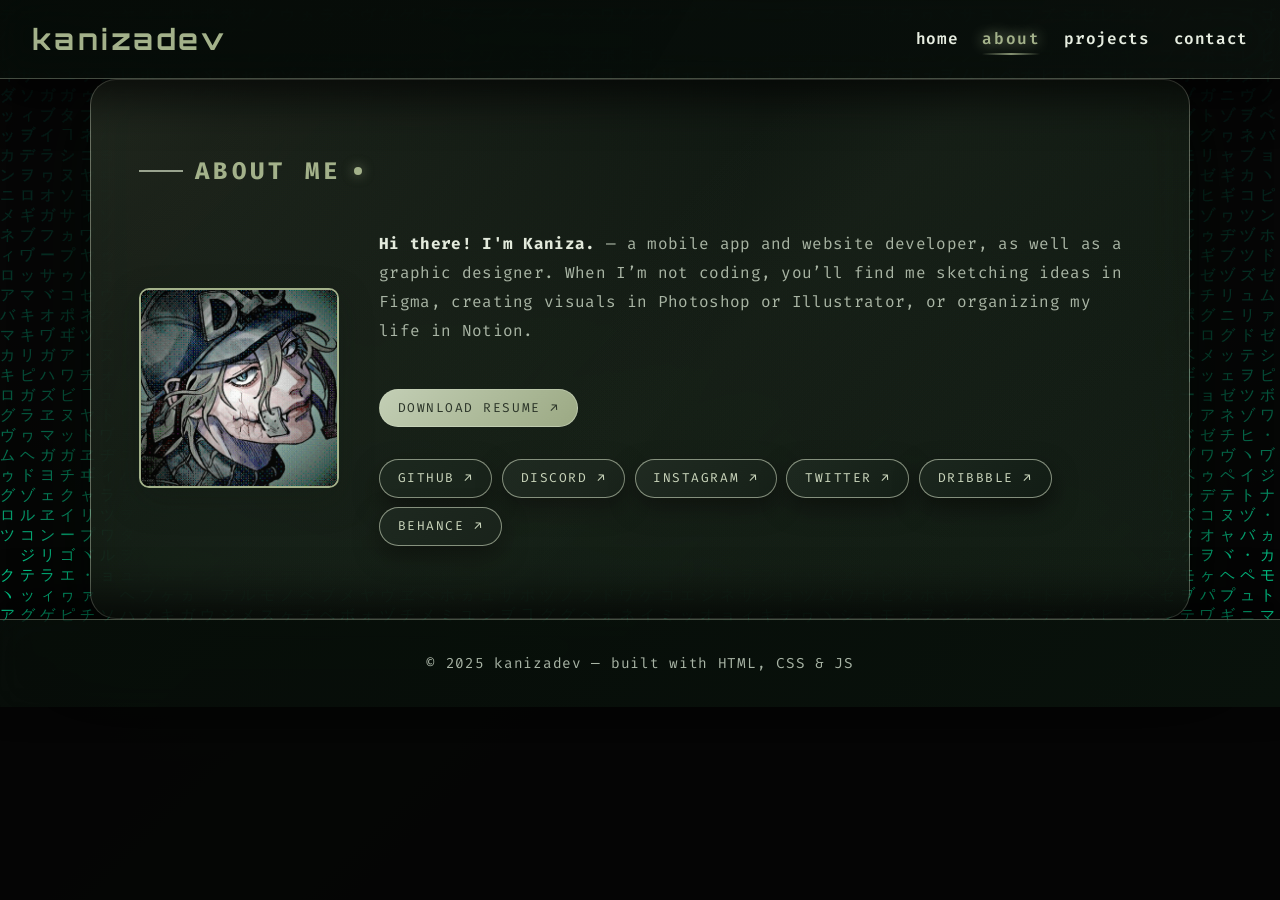
==== about.html @ cc1fab83 "Update" ====
<!DOCTYPE html>
<html lang="en">

<head>
    <meta charset="UTF-8" />
    <meta name="viewport" content="width=device-width, initial-scale=1.0" />
    <title>About – Kaniza</title>

    <link href="https://fonts.googleapis.com/css2?family=Fira+Code:wght@400;600&family=Orbitron:wght@500&display=swap"
        rel="stylesheet">
    <link rel="stylesheet" href="style.css" />
    <script src="https://cdn.emailjs.com/dist/email.min.js"></script>
</head>

<body>
    <canvas id="matrix"></canvas>
    <div class="cursor-dot"></div>

    <header>
        <nav>
            <h1>kanizadev</h1>
            <div class="hamburger" id="hamburger">&#9776;</div>
            <ul id="navLinks">
                <li><a href="index.html">home</a></li>
                <li><a href="about.html" class="active">about</a></li>
                <li><a href="projects.html">projects</a></li>
                <li><a href="contact.html">contact</a></li>
            </ul>
        </nav>
    </header>

    <section id="about">
        <h2>about me</h2>
        <div class="about-content">
            <img src="profile.jpg" alt="Profile Picture" />
            <div class="about-text">
                <p><strong>Hi there! I'm Kaniza.</strong> — a mobile app and website developer, as well as a graphic
                    designer. When I’m not coding, you’ll find me sketching ideas in Figma, creating visuals in
                    Photoshop or Illustrator, or organizing my life in Notion.</p>

                <div class="about-actions">
                    <div class="project-actions">
                        <a class="btn-chip code" href="resume.pdf" target="_blank" rel="noopener noreferrer">
                            download resume ↗
                        </a>
                    </div>

                    <div class="project-actions">
                        <a class="btn-chip demo" href="https://github.com/kanizadev" target="_blank"
                            rel="noopener noreferrer">github ↗</a>
                        <a class="btn-chip demo" href="https://discord.com" target="_blank"
                            rel="noopener noreferrer">discord ↗</a>
                        <a class="btn-chip demo" href="https://instagram.com" target="_blank"
                            rel="noopener noreferrer">instagram ↗</a>
                        <a class="btn-chip demo" href="https://twitter.com" target="_blank"
                            rel="noopener noreferrer">twitter ↗</a>
                        <a class="btn-chip demo" href="https://dribbble.com" target="_blank"
                            rel="noopener noreferrer">dribbble ↗</a>
                        <a class="btn-chip demo" href="https://www.behance.net" target="_blank"
                            rel="noopener noreferrer">behance ↗</a>
                    </div>
                </div>
            </div>
        </div>
    </section>

    <footer>
        <p>&copy; 2025 kanizadev &mdash; built with HTML, CSS &amp; JS</p>
    </footer>

    <script src="script.js"></script>
</body>

</html>
---- style.css ----
:root {
    --bg: #050806;
    --bg-alt: rgba(8, 15, 10, 0.42);
    --text: #e6ede0;
    --text-muted: #a9b5a6;
    --accent: #a3b18a;
    --accent-alt: #cfdac1;
    --accent-soft: rgba(163, 177, 138, 0.22);
    --accent-contrast: #222b21;
    --border: rgba(203, 213, 186, 0.35);
    --card: rgba(10, 18, 12, 0.32);
    --shadow: 0 26px 70px rgba(2, 8, 4, 0.85);
}

/* Basic reset */
* {
    margin: 0;
    padding: 0;
    box-sizing: border-box;
}

html {
    scroll-behavior: smooth;
}

*::selection {
    background: var(--accent-soft);
    color: var(--accent-contrast);
}

body {
    font-family: 'Fira Code', monospace;
    background-color: #020503;
    color: var(--text);
    line-height: 1.6;
    overflow-x: hidden;
    transition: background 0.5s ease, color 0.5s ease;
    min-height: 100vh;
    position: relative;
    cursor: none;
}

body::before {
    content: "";
    position: fixed;
    inset: 0;
    background:
        radial-gradient(circle at 15% 20%, rgba(163, 177, 138, 0.22), transparent 45%),
        radial-gradient(circle at 85% 10%, rgba(143, 169, 140, 0.2), transparent 45%),
        linear-gradient(135deg, #030604 0%, #111c15 50%, #050806 100%);
    z-index: -2;
}

body::after {
    content: "";
    position: fixed;
    inset: 0;
    background: linear-gradient(160deg, rgba(255, 255, 255, 0.04), transparent 55%);
    mix-blend-mode: soft-light;
    opacity: 0.8;
    pointer-events: none;
    z-index: -1;
}

/* Header & Nav */
header {
    background: linear-gradient(120deg, rgba(6, 13, 8, 0.8), rgba(14, 24, 17, 0.55));
    padding: 1rem 2rem;
    position: sticky;
    top: 0;
    z-index: 999;
    border-bottom: 1px solid rgba(203, 213, 186, 0.32);
    box-shadow: 0 18px 45px rgba(0, 0, 0, 0.7);
    backdrop-filter: blur(20px) saturate(150%);
}

nav {
    display: flex;
    justify-content: space-between;
    align-items: center;
    flex-wrap: wrap;
}

nav h1 {
    font-family: 'Orbitron', sans-serif;
    font-size: 1.8rem;
    color: var(--accent);
    letter-spacing: 0.12em;
}

nav ul {
    display: flex;
    list-style: none;
}

nav ul li {
    margin-left: 1.5rem;
}

nav ul li a {
    text-decoration: none;
    color: var(--text);
    font-weight: 600;
    transition: color 0.3s, letter-spacing 0.3s, text-shadow 0.3s, background 0.3s;
    position: relative;
    padding-bottom: 0.35rem;
    letter-spacing: 0.04em;
}

nav ul li a:hover {
    color: var(--accent);
    letter-spacing: 0.08em;
    text-shadow: 0 0 12px rgba(163, 177, 138, 0.9);
}

nav ul li a.active {
    color: var(--accent);
    letter-spacing: 0.1em;
    text-shadow: 0 0 14px rgba(163, 177, 138, 0.95);
}

nav ul li a::after {
    content: "";
    position: absolute;
    left: 0;
    bottom: 0;
    width: 100%;
    height: 2px;
    background: linear-gradient(90deg, transparent, var(--accent), transparent);
    transform: scaleX(0);
    transform-origin: center;
    transition: transform 0.3s ease;
    opacity: 0.8;
}

nav ul li a:hover::after,
nav ul li a:focus-visible::after,
nav ul li a.active::after {
    transform: scaleX(1);
}

nav ul li a:focus-visible {
    outline: none;
    color: var(--accent);
}

/* Hamburger (for mobile nav) */
.hamburger {
    display: none;
    font-size: 2rem;
    cursor: pointer;
    color: var(--accent);
}

/* Sections */
section {
    padding: 5rem 2rem;
    max-width: 1100px;
    margin: auto;
    position: relative;
    isolation: isolate;
}

section:not(#home) {
    background: radial-gradient(circle at top left, rgba(163, 177, 138, 0.16), transparent 55%) border-box,
        radial-gradient(circle at bottom right, rgba(163, 177, 138, 0.06), transparent 55%) border-box,
        linear-gradient(135deg, rgba(8, 15, 10, 0.75), rgba(10, 20, 13, 0.9)) padding-box;
    border-radius: 26px;
    border: 1px solid rgba(203, 213, 186, 0.45);
    box-shadow: var(--shadow);
    backdrop-filter: blur(26px) saturate(150%);
    padding: 4.5rem 3rem;
    overflow: hidden;
    animation: fadeUp 0.9s ease both;
}

section:not(#home)::before {
    content: "";
    position: absolute;
    inset: 0;
    background: linear-gradient(135deg, transparent 10%, rgba(163, 177, 138, 0.1) 55%, transparent 100%);
    opacity: 0.8;
    pointer-events: none;
}

.intro {
    text-align: center;
    margin-top: 2rem;
    max-width: 620px;
    margin-left: auto;
    margin-right: auto;
    padding: 3.2rem 2.8rem;
    background:
        radial-gradient(circle at top, rgba(163, 177, 138, 0.2), transparent 65%) border-box,
        linear-gradient(135deg, rgba(6, 14, 9, 0.75), rgba(12, 22, 15, 0.95)) padding-box;
    border: 1px solid rgba(203, 213, 186, 0.55);
    border-radius: 30px;
    box-shadow: 0 30px 80px rgba(0, 0, 0, 0.9);
    backdrop-filter: blur(28px) saturate(160%);
    animation: fadeUp 0.9s ease 0.1s both;
}

.glow {
    color: var(--accent);
    text-shadow: 0 0 5px var(--accent), 0 0 18px var(--accent-alt);
    display: inline-block;
    animation: glowPulse 3s ease-in-out infinite alternate;
}

#home {
    display: flex;
    align-items: center;
    justify-content: center;
    min-height: calc(100vh - 80px);
}

#home::before {
    content: "";
    position: absolute;
    inset: 15% 5% auto 5%;
    height: 60%;
    background: radial-gradient(circle at center, rgba(163, 177, 138, 0.12), transparent 70%);
    filter: blur(10px);
    z-index: -1;
}

.intro h2 {
    font-size: clamp(2.5rem, 6vw, 3.5rem);
    margin-bottom: 1rem;
}

.intro p {
    font-size: 1.1rem;
    color: var(--text-muted);
    letter-spacing: 0.08em;
    text-transform: uppercase;
}

section h2 {
    color: var(--accent);
    font-size: 1.5rem;
    text-transform: uppercase;
    letter-spacing: 0.18em;
    margin-bottom: 2.5rem;
    position: relative;
    display: inline-flex;
    align-items: center;
    gap: 0.75rem;
}

section h2::before {
    content: "";
    width: 44px;
    height: 2px;
    background: var(--accent-alt);
    opacity: 0.7;
}

section h2::after {
    content: "";
    width: 8px;
    height: 8px;
    border-radius: 50%;
    background: var(--accent);
    box-shadow: 0 0 12px rgba(163, 177, 138, 0.6);
}

/* About */
.about-content {
    display: flex;
    gap: 2.5rem;
    align-items: center;
    flex-wrap: wrap;
}

.about-content img {
    width: 200px;
    border-radius: 10px;
    border: 2px solid var(--accent);
    box-shadow: 0 12px 32px rgba(12, 20, 15, 0.35);
    background: rgba(0, 0, 0, 0.12);
    transition: transform 0.4s ease, box-shadow 0.4s ease;

}

.about-content img:hover {
    transform: translateY(-6px) scale(1.02);
    box-shadow: 0 16px 38px rgba(163, 177, 138, 0.35);
}

.about-content p {
    font-size: 1rem;
    color: var(--text-muted);
    line-height: 1.8;
    letter-spacing: 0.02em;
}

.about-content p strong {
    color: var(--text);
}

.about-text {
    flex: 1;
    display: flex;
    flex-direction: column;
    gap: 1.5rem;
}

.about-actions {
    display: flex;
    flex-direction: column;
    gap: 0.8rem;
    align-items: flex-start;
}

/* Projects */
.project-list {
    display: grid;
    grid-template-columns: repeat(auto-fit, minmax(260px, 1fr));
    gap: 2.5rem;
}

.project {
    background:
        radial-gradient(circle at top left, rgba(163, 177, 138, 0.22), transparent 60%) border-box,
        linear-gradient(145deg, rgba(6, 13, 8, 0.82), rgba(12, 22, 15, 0.96)) padding-box;
    border: 1px solid rgba(203, 213, 186, 0.45);
    border-radius: 18px;
    padding: 1.5rem;
    position: relative;
    backdrop-filter: blur(24px) saturate(160%);
    transition: transform 0.35s ease, box-shadow 0.35s ease, border-color 0.35s ease;
    box-shadow: var(--shadow);
    overflow: hidden;
    animation: fadeUp 0.9s ease both;
}

.project:hover {
    transform: translateY(-8px);
    border-color: var(--accent);
    box-shadow: 0 22px 50px rgba(163, 177, 138, 0.28);
}

.project::before {
    content: "";
    position: absolute;
    inset: 0;
    background: radial-gradient(circle at top, rgba(163, 177, 138, 0.2), transparent 60%);
    opacity: 0;
    transition: opacity 0.35s ease;
    pointer-events: none;
}

.project:hover::before {
    opacity: 1;
}

.project img {
    width: 100%;
    border-radius: 8px;
    margin-bottom: 1rem;
    border: 1px solid rgba(255, 255, 255, 0.04);
}

.project h3 {
    text-transform: uppercase;
    letter-spacing: 0.12em;
    margin-bottom: 0.5rem;
    color: var(--text);
}

.project p {
    color: var(--text-muted);
    font-size: 0.95rem;
    line-height: 1.7;
}

.project-actions {
    display: flex;
    flex-wrap: wrap;
    gap: 0.6rem;
    margin-top: 1.2rem;
}

.btn-chip {
    display: inline-flex;
    align-items: center;
    justify-content: center;
    padding: 0.5rem 1.1rem;
    border-radius: 999px;
    font-size: 0.8rem;
    letter-spacing: 0.12em;
    text-transform: uppercase;
    border: 1px solid rgba(207, 218, 193, 0.6);
    text-decoration: none;
    cursor: pointer;
    transition: background 0.25s ease, color 0.25s ease, box-shadow 0.25s ease, transform 0.2s ease;
}

.btn-chip.demo {
    background: linear-gradient(135deg, rgba(22, 33, 26, 0.95), rgba(14, 24, 18, 0.95));
    color: var(--accent-alt);
    box-shadow: 0 10px 24px rgba(0, 0, 0, 0.6);
}

.btn-chip.code {
    background: linear-gradient(135deg, rgba(207, 218, 193, 0.95), rgba(163, 177, 138, 0.95));
    color: var(--accent-contrast);
}

.btn-chip:hover {
    transform: translateY(-2px);
    box-shadow: 0 14px 32px rgba(163, 177, 138, 0.4);
}

.btn-chip:active {
    transform: translateY(0);
    box-shadow: 0 8px 18px rgba(163, 177, 138, 0.35);
}

.project:nth-child(2) {
    animation-delay: 0.12s;
}

.project:nth-child(3) {
    animation-delay: 0.24s;
}

.project:nth-child(4) {
    animation-delay: 0.36s;
}

/* Contact form */
form {
    display: flex;
    flex-direction: column;
    gap: 1rem;
    background:
        radial-gradient(circle at top left, rgba(163, 177, 138, 0.18), transparent 60%) border-box,
        linear-gradient(150deg, rgba(6, 13, 8, 0.82), rgba(10, 20, 13, 0.96)) padding-box;
    padding: 2.5rem;
    border-radius: 22px;
    border: 1px solid rgba(203, 213, 186, 0.45);
    box-shadow: 0 26px 70px rgba(0, 0, 0, 0.9);
    backdrop-filter: blur(26px) saturate(160%);
}

form input,
form textarea {
    padding: 0.8rem;
    border-radius: 5px;
    border: 1px solid var(--border);
    background: linear-gradient(135deg, rgba(6, 13, 8, 0.9), rgba(10, 20, 13, 0.9));
    color: var(--text);
    font-family: inherit;
    transition: border-color 0.3s ease, box-shadow 0.3s ease, background 0.3s ease;
}

form input:focus,
form textarea:focus {
    outline: none;
    border-color: var(--accent);
    box-shadow: 0 0 0 3px rgba(163, 177, 138, 0.15);
}

form textarea {
    min-height: 160px;
    resize: vertical;
}

form button {
    background:
        linear-gradient(135deg, rgba(207, 218, 193, 0.95), rgba(163, 177, 138, 0.96));
    color: var(--accent-contrast);
    border: none;
    padding: 0.9rem;
    border-radius: 999px;
    font-weight: bold;
    cursor: pointer;
    transition: transform 0.3s ease, box-shadow 0.3s ease, filter 0.3s ease;
    letter-spacing: 0.08em;
}

form button:hover {
    transform: translateY(-2px);
    box-shadow: 0 18px 46px rgba(163, 177, 138, 0.48);
    filter: brightness(1.05);
}

form button:focus-visible {
    outline: none;
    transform: translateY(-2px);
    box-shadow: 0 0 0 4px rgba(163, 177, 138, 0.25);
}

form button:active {
    transform: translateY(0);
    box-shadow: 0 6px 18px rgba(163, 177, 138, 0.3);
}

@keyframes fadeUp {
    0% {
        opacity: 0;
        transform: translateY(35px);
    }

    100% {
        opacity: 1;
        transform: translateY(0);
    }
}

@keyframes glowPulse {
    0% {
        text-shadow: 0 0 4px var(--accent), 0 0 14px var(--accent-alt);
    }

    100% {
        text-shadow: 0 0 10px var(--accent), 0 0 26px rgba(163, 177, 138, 0.9);
    }
}

@media (prefers-reduced-motion: reduce) {

    *,
    *::before,
    *::after {
        animation-duration: 0.01ms !important;
        animation-iteration-count: 1 !important;
        transition-duration: 0.01ms !important;
        scroll-behavior: auto !important;
    }
}

/* Footer */
footer {
    text-align: center;
    padding: 2rem;
    background: linear-gradient(135deg, rgba(8, 15, 10, 0.78), rgba(10, 20, 13, 0.9));
    border-top: 1px solid rgba(203, 213, 186, 0.32);
    box-shadow: 0 -18px 45px rgba(0, 0, 0, 0.75);
    backdrop-filter: blur(18px) saturate(150%);
    font-size: 0.9rem;
    color: var(--text-muted);
    letter-spacing: 0.05em;
}



/* Matrix Canvas */
#matrix {
    position: fixed;
    top: 0;
    left: 0;
    width: 100vw;
    height: 100vh;
    z-index: -1;
    pointer-events: none;
}

/* Custom cursor */
.cursor-dot {
    position: fixed;
    top: 0;
    left: 0;
    width: 18px;
    height: 18px;
    border-radius: 50%;
    border: 1px solid rgba(207, 218, 193, 0.8);
    box-shadow:
        0 0 12px rgba(163, 177, 138, 0.9),
        0 0 32px rgba(163, 177, 138, 0.35);
    background: radial-gradient(circle at center, rgba(207, 218, 193, 0.25), transparent 60%);
    pointer-events: none;
    mix-blend-mode: screen;
    z-index: 1000;
    transform: translate(-50%, -50%);
    opacity: 0;
    transition: opacity 0.2s ease-out;
}

.cursor-dot.hidden {
    opacity: 0;
}

/* Subtle 3D hover on hero and cards */
.intro,
.project,
form {
    transform-style: preserve-3d;
    transform-origin: center;
}

.intro:hover,
.project:hover,
form:hover {
    transform: translateY(-8px) rotateX(6deg) rotateY(-4deg);
}

/* Responsive */
@media (max-width: 768px) {
    nav ul {
        display: none;
        flex-direction: column;
        background: var(--bg-alt);
        position: absolute;
        top: 100%;
        left: 0;
        width: 100%;
    }

    nav ul.show {
        display: flex;
    }

    .hamburger {
        display: block;
    }

    nav h1 {
        font-size: 1.5rem;
        letter-spacing: 0.08em;
    }

    #home {
        min-height: auto;
        padding: 5rem 1.75rem;
    }

    .intro {
        padding: 2.5rem 1.75rem;
        border-radius: 22px;
    }

    section {
        padding: 4rem 1.75rem;
    }

    section:not(#home) {
        padding: 3rem 1.75rem;
        border-radius: 18px;
    }

    .project-list {
        gap: 2rem;
    }

    form {
        padding: 2rem 1.5rem;
    }

    .about-content {
        flex-direction: column;
    }

}
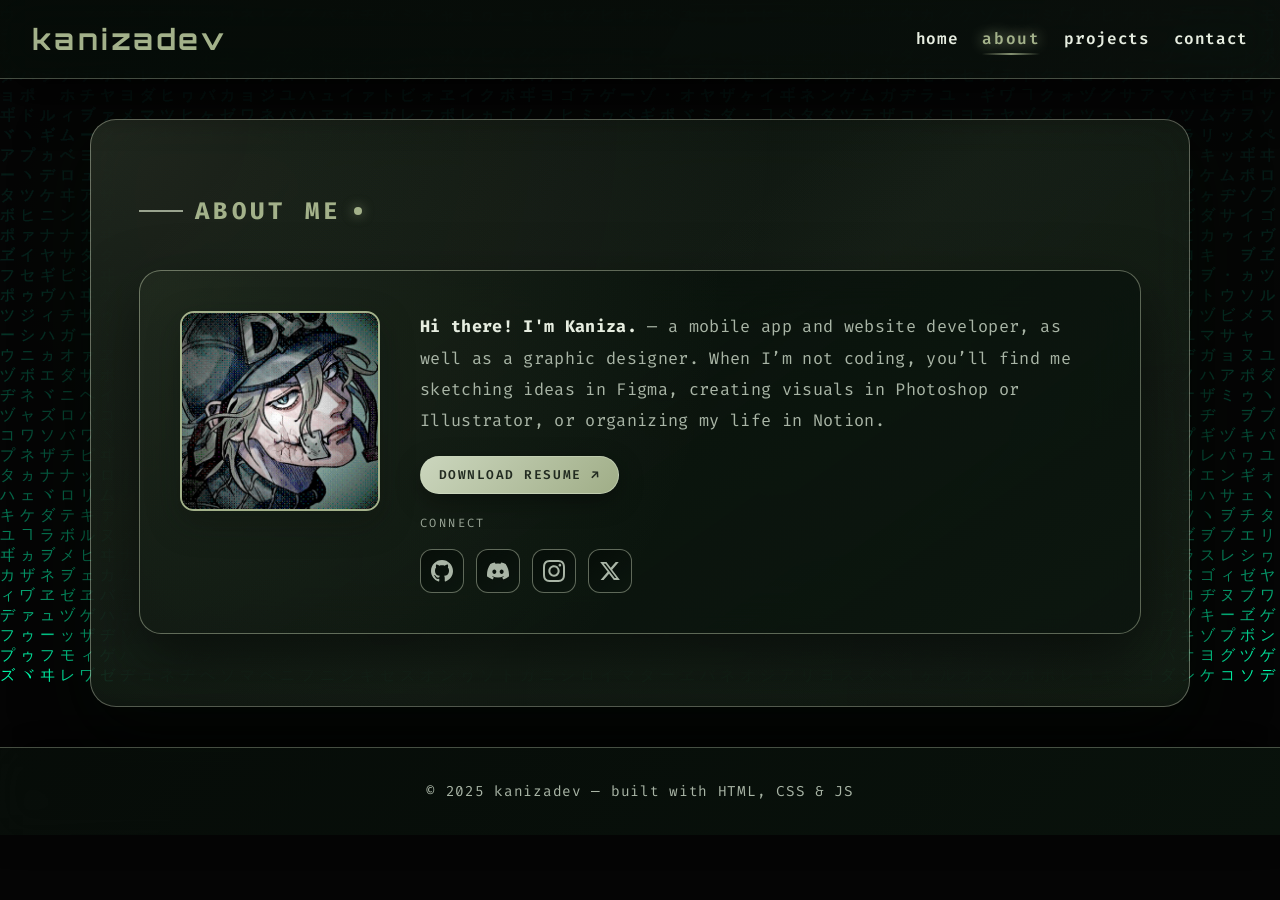
==== commit 7c8f9e33: "modified:   about.html 	modified:   style.css" ====
--- a/about.html
+++ b/about.html
@@ -31,33 +31,33 @@
 
     <section id="about">
         <h2>about me</h2>
-        <div class="about-content">
-            <img src="profile.jpg" alt="Profile Picture" />
-            <div class="about-text">
-                <p><strong>Hi there! I'm Kaniza.</strong> — a mobile app and website developer, as well as a graphic
+        <div class="about-card">
+            <div class="about-content">
+                <div class="about-photo">
+                    <img src="profile.jpg" alt="Kaniza" />
+                </div>
+                <div class="about-text">
+                    <p class="about-lead"><strong>Hi there! I'm Kaniza.</strong> — a mobile app and website developer, as well as a graphic
                     designer. When I’m not coding, you’ll find me sketching ideas in Figma, creating visuals in
                     Photoshop or Illustrator, or organizing my life in Notion.</p>
 
                 <div class="about-actions">
-                    <div class="project-actions">
-                        <a class="btn-chip code" href="resume.pdf" target="_blank" rel="noopener noreferrer">
-                            download resume ↗
+                    <a class="btn-chip btn-resume" href="resume.pdf" target="_blank" rel="noopener noreferrer">download resume ↗</a>
+                    <span class="social-label">Connect</span>
+                    <div class="social-links">
+                        <a class="social-icon" href="https://github.com/kanizadev" target="_blank" rel="noopener noreferrer" aria-label="GitHub">
+                            <svg viewBox="0 0 24 24" fill="currentColor" aria-hidden="true"><path d="M12 0c-6.626 0-12 5.373-12 12 0 5.302 3.438 9.8 8.207 11.387.599.111.793-.261.793-.577v-2.234c-3.338.726-4.033-1.416-4.033-1.416-.546-1.387-1.333-1.756-1.333-1.756-1.089-.745.083-.729.083-.729 1.205.084 1.839 1.237 1.839 1.237 1.07 1.834 2.807 1.304 3.492.997.107-.775.418-1.305.762-1.604-2.665-.305-5.467-1.334-5.467-5.931 0-1.311.469-2.381 1.236-3.221-.124-.303-.535-1.524.117-3.176 0 0 1.008-.322 3.301 1.23.957-.266 1.983-.399 3.003-.404 1.02.005 2.047.138 3.006.404 2.291-1.552 3.297-1.23 3.297-1.23.653 1.653.242 2.874.118 3.176.77.84 1.235 1.911 1.235 3.221 0 4.609-2.807 5.624-5.479 5.921.43.372.823 1.102.823 2.222v3.293c0 .319.192.694.801.576 4.765-1.589 8.199-6.086 8.199-11.386 0-6.627-5.373-12-12-12z"/></svg>
+                        </a>
+                        <a class="social-icon" href="https://discord.com/users/948224120716402708" target="_blank" rel="noopener noreferrer" aria-label="Discord">
+                            <svg viewBox="0 0 24 24" fill="currentColor" aria-hidden="true"><path d="M20.317 4.37a19.791 19.791 0 0 0-4.885-1.515.074.074 0 0 0-.079.037c-.21.375-.444.864-.608 1.25a18.27 18.27 0 0 0-5.487 0 12.64 12.64 0 0 0-.617-1.25.077.077 0 0 0-.079-.037A19.736 19.736 0 0 0 3.677 4.37a.07.07 0 0 0-.032.027C.533 9.046-.32 13.58.099 18.057a.082.082 0 0 0 .031.057 19.9 19.9 0 0 0 5.993 3.03.078.078 0 0 0 .084-.028 14.09 14.09 0 0 0 1.226-1.994.076.076 0 0 0-.041-.106 13.107 13.107 0 0 1-1.872-.892.077.077 0 0 1-.008-.128 10.2 10.2 0 0 0 .372-.292.074.074 0 0 1 .077-.01c3.928 1.793 8.18 1.793 12.062 0a.074.074 0 0 1 .078.01c.12.098.246.198.373.292a.077.077 0 0 1-.006.127 12.299 12.299 0 0 1-1.873.892.077.077 0 0 0-.041.107c.36.698.772 1.362 1.225 1.993a.076.076 0 0 0 .084.028 19.839 19.839 0 0 0 6.002-3.03.077.077 0 0 0 .032-.054c.5-5.177-.838-9.674-3.549-13.66a.061.061 0 0 0-.031-.03zM8.02 15.33c-1.183 0-2.157-1.085-2.157-2.419 0-1.333.956-2.419 2.157-2.419 1.21 0 2.176 1.096 2.157 2.42 0 1.333-.956 2.418-2.157 2.418zm7.975 0c-1.183 0-2.157-1.085-2.157-2.419 0-1.333.955-2.419 2.157-2.419 1.21 0 2.176 1.096 2.157 2.42 0 1.333-.946 2.418-2.157 2.418z"/></svg>
+                        </a>
+                        <a class="social-icon" href="https://instagram.com/kanizadev" target="_blank" rel="noopener noreferrer" aria-label="Instagram">
+                            <svg viewBox="0 0 24 24" fill="currentColor" aria-hidden="true"><path d="M12 2.163c3.204 0 3.584.012 4.85.07 3.252.148 4.771 1.691 4.919 4.919.058 1.265.069 1.645.069 4.849 0 3.205-.012 3.584-.069 4.849-.149 3.225-1.664 4.771-4.919 4.919-1.266.058-1.644.07-4.85.07-3.204 0-3.584-.012-4.849-.07-3.26-.149-4.771-1.699-4.919-4.92-.058-1.265-.07-1.644-.07-4.849 0-3.204.013-3.583.07-4.849.149-3.227 1.664-4.771 4.919-4.919 1.266-.057 1.645-.069 4.849-.069zm0-2.163c-3.259 0-3.667.014-4.947.072-4.358.2-6.78 2.618-6.98 6.98-.059 1.281-.073 1.689-.073 4.948 0 3.259.014 3.668.072 4.948.2 4.358 2.618 6.78 6.98 6.98 1.281.058 1.689.072 4.948.072 3.259 0 3.668-.014 4.948-.072 4.354-.2 6.782-2.618 6.979-6.98.059-1.28.073-1.689.073-4.948 0-3.259-.014-3.667-.072-4.947-.196-4.354-2.617-6.78-6.979-6.98-1.281-.059-1.69-.073-4.949-.073zm0 5.838c-3.403 0-6.162 2.759-6.162 6.162s2.759 6.163 6.162 6.163 6.162-2.759 6.162-6.163c0-3.403-2.759-6.162-6.162-6.162zm0 10.162c-2.209 0-4-1.79-4-4 0-2.209 1.791-4 4-4s4 1.791 4 4c0 2.21-1.791 4-4 4zm6.406-11.845c-.796 0-1.441.645-1.441 1.44s.645 1.44 1.441 1.44c.795 0 1.439-.645 1.439-1.44s-.644-1.44-1.439-1.44z"/></svg>
+                        </a>
+                        <a class="social-icon" href="https://twitter.com/kanizadev" target="_blank" rel="noopener noreferrer" aria-label="X (Twitter)">
+                            <svg viewBox="0 0 24 24" fill="currentColor" aria-hidden="true"><path d="M18.244 2.25h3.308l-7.227 8.26 8.502 11.24H16.17l-5.214-6.817L4.99 21.75H1.68l7.73-8.835L1.254 2.25H8.08l4.713 6.231zm-1.161 17.52h1.833L7.084 4.126H5.117z"/></svg>
                         </a>
                     </div>
-
-                    <div class="project-actions">
-                        <a class="btn-chip demo" href="https://github.com/kanizadev" target="_blank"
-                            rel="noopener noreferrer">github ↗</a>
-                        <a class="btn-chip demo" href="https://discord.com" target="_blank"
-                            rel="noopener noreferrer">discord ↗</a>
-                        <a class="btn-chip demo" href="https://instagram.com" target="_blank"
-                            rel="noopener noreferrer">instagram ↗</a>
-                        <a class="btn-chip demo" href="https://twitter.com" target="_blank"
-                            rel="noopener noreferrer">twitter ↗</a>
-                        <a class="btn-chip demo" href="https://dribbble.com" target="_blank"
-                            rel="noopener noreferrer">dribbble ↗</a>
-                        <a class="btn-chip demo" href="https://www.behance.net" target="_blank"
-                            rel="noopener noreferrer">behance ↗</a>
                     </div>
                 </div>
             </div>
--- a/style.css
+++ b/style.css
@@ -21,6 +21,7 @@
 
 html {
     scroll-behavior: smooth;
+    overflow-x: hidden;
 }
 
 *::selection {
@@ -72,6 +73,10 @@
     border-bottom: 1px solid rgba(203, 213, 186, 0.32);
     box-shadow: 0 18px 45px rgba(0, 0, 0, 0.7);
     backdrop-filter: blur(20px) saturate(150%);
+}
+
+body > header {
+    margin-bottom: 2.5rem;
 }
 
 nav {
@@ -266,51 +271,137 @@
 }
 
 /* About */
+#about .about-card {
+    background:
+        radial-gradient(circle at top left, rgba(163, 177, 138, 0.14), transparent 55%) border-box,
+        linear-gradient(145deg, rgba(6, 14, 9, 0.78), rgba(12, 22, 15, 0.95)) padding-box;
+    border: 1px solid rgba(203, 213, 186, 0.4);
+    border-radius: 22px;
+    padding: 2.5rem;
+    box-shadow: 0 24px 60px rgba(0, 0, 0, 0.5);
+    backdrop-filter: blur(24px) saturate(150%);
+}
+
 .about-content {
     display: flex;
     gap: 2.5rem;
-    align-items: center;
+    align-items: flex-start;
     flex-wrap: wrap;
 }
 
-.about-content img {
+.about-photo {
+    flex-shrink: 0;
+}
+
+.about-photo img {
     width: 200px;
-    border-radius: 10px;
+    height: 200px;
+    object-fit: cover;
+    border-radius: 14px;
     border: 2px solid var(--accent);
-    box-shadow: 0 12px 32px rgba(12, 20, 15, 0.35);
+    box-shadow: 0 12px 32px rgba(12, 20, 15, 0.4);
     background: rgba(0, 0, 0, 0.12);
     transition: transform 0.4s ease, box-shadow 0.4s ease;
-
-}
-
-.about-content img:hover {
-    transform: translateY(-6px) scale(1.02);
-    box-shadow: 0 16px 38px rgba(163, 177, 138, 0.35);
-}
-
+}
+
+.about-photo img:hover {
+    transform: translateY(-4px) scale(1.02);
+    box-shadow: 0 16px 40px rgba(163, 177, 138, 0.3);
+}
+
+.about-text {
+    flex: 1;
+    min-width: 0;
+    display: flex;
+    flex-direction: column;
+    gap: 1.25rem;
+}
+
+.about-lead,
 .about-content p {
-    font-size: 1rem;
+    font-size: 1.05rem;
     color: var(--text-muted);
-    line-height: 1.8;
+    line-height: 1.85;
     letter-spacing: 0.02em;
 }
 
+.about-lead strong,
 .about-content p strong {
     color: var(--text);
 }
 
-.about-text {
-    flex: 1;
+.about-actions {
     display: flex;
     flex-direction: column;
-    gap: 1.5rem;
-}
-
-.about-actions {
-    display: flex;
-    flex-direction: column;
-    gap: 0.8rem;
+    gap: 1rem;
     align-items: flex-start;
+}
+
+.btn-resume {
+    padding: 0.7rem 1.5rem;
+    font-size: 0.85rem;
+    font-weight: 600;
+    background: linear-gradient(135deg, rgba(207, 218, 193, 0.98), rgba(163, 177, 138, 0.98));
+    color: var(--accent-contrast);
+    border: 1px solid rgba(207, 218, 193, 0.8);
+    box-shadow: 0 8px 24px rgba(0, 0, 0, 0.35);
+    margin-bottom: 0.25rem;
+}
+
+.btn-resume:hover {
+    background: linear-gradient(135deg, rgba(220, 228, 208, 0.98), rgba(180, 192, 155, 0.98));
+    box-shadow: 0 12px 32px rgba(163, 177, 138, 0.35);
+}
+
+.btn-resume:focus-visible {
+    outline: none;
+    box-shadow: 0 0 0 3px rgba(163, 177, 138, 0.4);
+}
+
+.social-label {
+    font-size: 0.75rem;
+    text-transform: uppercase;
+    letter-spacing: 0.2em;
+    color: var(--text-muted);
+    opacity: 0.9;
+}
+
+.social-links {
+    display: flex;
+    flex-wrap: wrap;
+    gap: 0.75rem;
+    align-items: center;
+}
+
+.social-icon {
+    display: inline-flex;
+    align-items: center;
+    justify-content: center;
+    width: 44px;
+    height: 44px;
+    border-radius: 12px;
+    border: 1px solid rgba(203, 213, 186, 0.45);
+    background: linear-gradient(145deg, rgba(6, 13, 8, 0.82), rgba(12, 22, 15, 0.96));
+    color: var(--text-muted);
+    transition: color 0.25s ease, border-color 0.25s ease, transform 0.25s ease, box-shadow 0.25s ease;
+}
+
+.social-icon svg {
+    width: 22px;
+    height: 22px;
+}
+
+.social-icon:hover {
+    color: var(--accent);
+    border-color: var(--accent);
+    transform: translateY(-3px);
+    box-shadow: 0 8px 24px rgba(163, 177, 138, 0.25);
+}
+
+.social-icon:focus-visible {
+    outline: none;
+    border-color: var(--accent);
+    box-shadow: 0 0 0 3px rgba(163, 177, 138, 0.2);
 }
 
 /* Projects */
@@ -375,6 +466,24 @@
     line-height: 1.7;
 }
 
+.project-meta {
+    list-style: none;
+    margin: 0.7rem 0 0;
+    padding-left: 0;
+    color: var(--text-muted);
+    font-size: 0.86rem;
+    line-height: 1.6;
+}
+
+.project-meta li {
+    margin-bottom: 0.25rem;
+}
+
+.project-meta strong {
+    color: var(--accent-alt);
+    font-weight: 600;
+}
+
 .project-actions {
     display: flex;
     flex-wrap: wrap;
@@ -543,6 +652,10 @@
     font-size: 0.9rem;
     color: var(--text-muted);
     letter-spacing: 0.05em;
+}
+
+body > footer {
+    margin-top: 2.5rem;
 }
 
 
@@ -642,15 +755,44 @@
     }
 
     .project-list {
-        gap: 2rem;
+        gap: 1.8rem;
+    }
+
+    .project-meta {
+        font-size: 0.8rem;
+        line-height: 1.5;
     }
 
     form {
         padding: 2rem 1.5rem;
     }
 
+    #about .about-card {
+        padding: 1.75rem;
+        border-radius: 18px;
+    }
+
     .about-content {
         flex-direction: column;
-    }
-
-}
+        align-items: center;
+        gap: 1.75rem;
+    }
+
+    .about-photo img {
+        width: 160px;
+        height: 160px;
+    }
+
+    .about-text {
+        text-align: center;
+    }
+
+    .about-actions {
+        align-items: center;
+    }
+
+    .social-label {
+        margin-top: 0.25rem;
+    }
+
+}
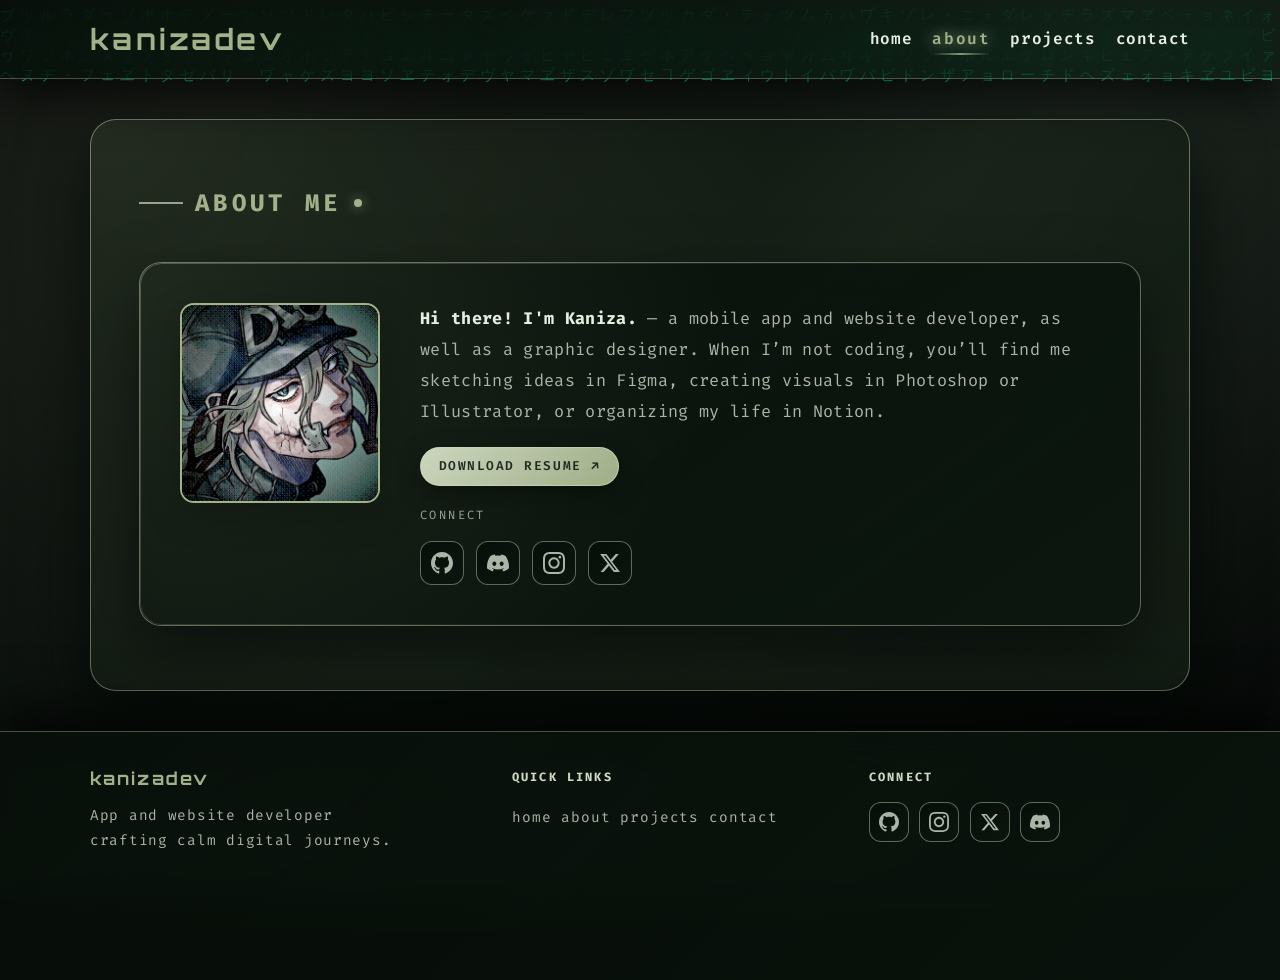
==== commit e9690ec5: "modified:   about.html 	modified:   contact.html 	modified:   index.html 	modified:   projects.html " ====
--- a/about.html
+++ b/about.html
@@ -3,7 +3,8 @@
 
 <head>
     <meta charset="UTF-8" />
-    <meta name="viewport" content="width=device-width, initial-scale=1.0" />
+    <meta name="viewport" content="width=device-width, initial-scale=1.0, viewport-fit=cover" />
+    <meta name="theme-color" content="#050806" />
     <title>About – Kaniza</title>
 
     <link href="https://fonts.googleapis.com/css2?family=Fira+Code:wght@400;600&family=Orbitron:wght@500&display=swap"
@@ -19,7 +20,7 @@
     <header>
         <nav>
             <h1>kanizadev</h1>
-            <div class="hamburger" id="hamburger">&#9776;</div>
+            <button type="button" class="hamburger" id="hamburger" aria-label="Open menu" aria-expanded="false">&#9776;</button>
             <ul id="navLinks">
                 <li><a href="index.html">home</a></li>
                 <li><a href="about.html" class="active">about</a></li>
@@ -64,8 +65,60 @@
         </div>
     </section>
 
-    <footer>
-        <p>&copy; 2025 kanizadev &mdash; built with HTML, CSS &amp; JS</p>
+    <footer class="site-footer">
+        <div class="footer-inner">
+            <div class="footer-brand">
+                <h3>kanizadev</h3>
+                <p>App and website developer crafting calm digital journeys.</p>
+            </div>
+
+            <div class="footer-links">
+                <h4>Quick links</h4>
+                <a href="index.html">home</a>
+                <a href="about.html">about</a>
+                <a href="projects.html">projects</a>
+                <a href="contact.html">contact</a>
+            </div>
+
+            <div class="footer-social">
+                <h4>Connect</h4>
+                <div class="social-links">
+                    <a class="social-icon" href="https://github.com/kanizadev" target="_blank" rel="noopener noreferrer"
+                        aria-label="GitHub">
+                        <svg viewBox="0 0 24 24" fill="currentColor" aria-hidden="true">
+                            <path
+                                d="M12 0c-6.626 0-12 5.373-12 12 0 5.302 3.438 9.8 8.207 11.387.599.111.793-.261.793-.577v-2.234c-3.338.726-4.033-1.416-4.033-1.416-.546-1.387-1.333-1.756-1.333-1.756-1.089-.745.083-.729.083-.729 1.205.084 1.839 1.237 1.839 1.237 1.07 1.834 2.807 1.304 3.492.997.107-.775.418-1.305.762-1.604-2.665-.305-5.467-1.334-5.467-5.931 0-1.311.469-2.381 1.236-3.221-.124-.303-.535-1.524.117-3.176 0 0 1.008-.322 3.301 1.23.957-.266 1.983-.399 3.003-.404 1.02.005 2.047.138 3.006.404 2.291-1.552 3.297-1.23 3.297-1.23.653 1.653.242 2.874.118 3.176.77.84 1.235 1.911 1.235 3.221 0 4.609-2.807 5.624-5.479 5.921.43.372.823 1.102.823 2.222v3.293c0 .319.192.694.801.576 4.765-1.589 8.199-6.086 8.199-11.386 0-6.627-5.373-12-12-12z" />
+                        </svg>
+                    </a>
+                    <a class="social-icon" href="https://instagram.com/kanizadev" target="_blank"
+                        rel="noopener noreferrer" aria-label="Instagram">
+                        <svg viewBox="0 0 24 24" fill="currentColor" aria-hidden="true">
+                            <path
+                                d="M12 2.163c3.204 0 3.584.012 4.85.07 3.252.148 4.771 1.691 4.919 4.919.058 1.265.069 1.645.069 4.849 0 3.205-.012 3.584-.069 4.849-.149 3.225-1.664 4.771-4.919 4.919-1.266.058-1.644.07-4.85.07-3.204 0-3.584-.012-4.849-.07-3.26-.149-4.771-1.699-4.919-4.92-.058-1.265-.07-1.644-.07-4.849 0-3.204.013-3.583.07-4.849.149-3.227 1.664-4.771 4.919-4.919 1.266-.057 1.645-.069 4.849-.069zm0-2.163c-3.259 0-3.667.014-4.947.072-4.358.2-6.78 2.618-6.98 6.98-.059 1.281-.073 1.689-.073 4.948 0 3.259.014 3.668.072 4.948.2 4.358 2.618 6.78 6.98 6.98 1.281.058 1.689.072 4.948.072 3.259 0 3.668-.014 4.948-.072 4.354-.2 6.782-2.618 6.979-6.98.059-1.28.073-1.689.073-4.948 0-3.259-.014-3.667-.072-4.947-.196-4.354-2.617-6.78-6.979-6.98-1.281-.059-1.69-.073-4.949-.073zm0 5.838c-3.403 0-6.162 2.759-6.162 6.162s2.759 6.163 6.162 6.163 6.162-2.759 6.162-6.163c0-3.403-2.759-6.162-6.162-6.162zm0 10.162c-2.209 0-4-1.79-4-4 0-2.209 1.791-4 4-4s4 1.791 4 4c0 2.21-1.791 4-4 4zm6.406-11.845c-.796 0-1.441.645-1.441 1.44s.645 1.44 1.441 1.44c.795 0 1.439-.645 1.439-1.44s-.644-1.44-1.439-1.44z" />
+                        </svg>
+                    </a>
+                    <a class="social-icon" href="https://twitter.com/kanizadev" target="_blank" rel="noopener noreferrer"
+                        aria-label="X (Twitter)">
+                        <svg viewBox="0 0 24 24" fill="currentColor" aria-hidden="true">
+                            <path
+                                d="M18.244 2.25h3.308l-7.227 8.26 8.502 11.24H16.17l-5.214-6.817L4.99 21.75H1.68l7.73-8.835L1.254 2.25H8.08l4.713 6.231zm-1.161 17.52h1.833L7.084 4.126H5.117z" />
+                        </svg>
+                    </a>
+                    <a class="social-icon" href="https://discord.com/users/948224120716402708" target="_blank"
+                        rel="noopener noreferrer" aria-label="Discord">
+                        <svg viewBox="0 0 24 24" fill="currentColor" aria-hidden="true">
+                            <path
+                                d="M20.317 4.37a19.791 19.791 0 0 0-4.885-1.515.074.074 0 0 0-.079.037c-.21.375-.444.864-.608 1.25a18.27 18.27 0 0 0-5.487 0 12.64 12.64 0 0 0-.617-1.25.077.077 0 0 0-.079-.037A19.736 19.736 0 0 0 3.677 4.37a.07.07 0 0 0-.032.027C.533 9.046-.32 13.58.099 18.057a.082.082 0 0 0 .031.057 19.9 19.9 0 0 0 5.993 3.03.078.078 0 0 0 .084-.028 14.09 14.09 0 0 0 1.226-1.994.076.076 0 0 0-.041-.106 13.107 13.107 0 0 1-1.872-.892.077.077 0 0 1-.008-.128 10.2 10.2 0 0 0 .372-.292.074.074 0 0 1 .077-.01c3.928 1.793 8.18 1.793 12.062 0a.074.074 0 0 1 .078.01c.12.098.246.198.373.292a.077.077 0 0 1-.006.127 12.299 12.299 0 0 0-1.873.892.077.077 0 0 0-.041.107c.36.698.772 1.362 1.225 1.993a.076.076 0 0 0 .084.028 19.839 19.839 0 0 0 6.002-3.03.077.077 0 0 0 .032-.054c.5-5.177-.838-9.674-3.549-13.66a.061.061 0 0 0-.031-.03zM8.02 15.33c-1.183 0-2.157-1.085-2.157-2.419 0-1.333.956-2.419 2.157-2.419 1.21 0 2.176 1.096 2.157 2.42 0 1.333-.956 2.418-2.157 2.418zm7.975 0c-1.183 0-2.157-1.085-2.157-2.419 0-1.333.955-2.419 2.157-2.419 1.21 0 2.176 1.096 2.157 2.42 0 1.333-.946 2.418-2.157 2.418z" />
+                        </svg>
+                    </a>
+                </div>
+            </div>
+        </div>
+
+        <div class="footer-bottom">
+            <p>&copy; <span id="year">2025</span> kanizadev &mdash; built with HTML, CSS &amp; JS</p>
+            <a class="back-to-top" href="#">back to top ↑</a>
+        </div>
     </footer>
 
     <script src="script.js"></script>
--- a/style.css
+++ b/style.css
@@ -10,6 +10,9 @@
     --border: rgba(203, 213, 186, 0.35);
     --card: rgba(10, 18, 12, 0.32);
     --shadow: 0 26px 70px rgba(2, 8, 4, 0.85);
+    --section-padding: clamp(1.5rem, 5vw, 4.5rem);
+    --section-padding-x: clamp(1rem, 4vw, 3rem);
+    --touch-min: 44px;
 }
 
 /* Basic reset */
@@ -22,6 +25,7 @@
 html {
     scroll-behavior: smooth;
     overflow-x: hidden;
+    -webkit-text-size-adjust: 100%;
 }
 
 *::selection {
@@ -37,8 +41,23 @@
     overflow-x: hidden;
     transition: background 0.5s ease, color 0.5s ease;
     min-height: 100vh;
+    min-height: 100dvh;
     position: relative;
     cursor: none;
+    word-wrap: break-word;
+}
+
+a {
+    color: inherit;
+}
+
+a:focus-visible,
+button:focus-visible,
+input:focus-visible,
+textarea:focus-visible {
+    outline: none;
+    box-shadow: 0 0 0 3px rgba(163, 177, 138, 0.25);
+    border-radius: 10px;
 }
 
 body::before {
@@ -66,7 +85,7 @@
 /* Header & Nav */
 header {
     background: linear-gradient(120deg, rgba(6, 13, 8, 0.8), rgba(14, 24, 17, 0.55));
-    padding: 1rem 2rem;
+    padding: max(1rem, env(safe-area-inset-top)) max(var(--section-padding-x), env(safe-area-inset-right)) max(1rem, env(safe-area-inset-bottom)) max(var(--section-padding-x), env(safe-area-inset-left));
     position: sticky;
     top: 0;
     z-index: 999;
@@ -75,15 +94,21 @@
     backdrop-filter: blur(20px) saturate(150%);
 }
 
+
 body > header {
     margin-bottom: 2.5rem;
 }
 
 nav {
+    position: relative;
     display: flex;
     justify-content: space-between;
     align-items: center;
     flex-wrap: wrap;
+    gap: 1rem;
+    max-width: 1100px;
+    margin: 0 auto;
+    width: 100%;
 }
 
 nav h1 {
@@ -96,10 +121,11 @@
 nav ul {
     display: flex;
     list-style: none;
+    gap: 1.25rem;
 }
 
 nav ul li {
-    margin-left: 1.5rem;
+    margin-left: 0;
 }
 
 nav ul li a {
@@ -152,29 +178,39 @@
 /* Hamburger (for mobile nav) */
 .hamburger {
     display: none;
-    font-size: 2rem;
+    align-items: center;
+    justify-content: center;
+    min-width: var(--touch-min);
+    min-height: var(--touch-min);
+    font-size: 1.75rem;
     cursor: pointer;
     color: var(--accent);
+    padding: 0;
+    border: none;
+    background: transparent;
+    -webkit-tap-highlight-color: transparent;
 }
 
 /* Sections */
 section {
-    padding: 5rem 2rem;
+    padding: var(--section-padding) var(--section-padding-x);
     max-width: 1100px;
-    margin: auto;
+    margin-left: auto;
+    margin-right: auto;
     position: relative;
     isolation: isolate;
+    width: 100%;
 }
 
 section:not(#home) {
     background: radial-gradient(circle at top left, rgba(163, 177, 138, 0.16), transparent 55%) border-box,
         radial-gradient(circle at bottom right, rgba(163, 177, 138, 0.06), transparent 55%) border-box,
         linear-gradient(135deg, rgba(8, 15, 10, 0.75), rgba(10, 20, 13, 0.9)) padding-box;
-    border-radius: 26px;
+    border-radius: clamp(16px, 4vw, 26px);
     border: 1px solid rgba(203, 213, 186, 0.45);
     box-shadow: var(--shadow);
     backdrop-filter: blur(26px) saturate(150%);
-    padding: 4.5rem 3rem;
+    padding: var(--section-padding) var(--section-padding-x);
     overflow: hidden;
     animation: fadeUp 0.9s ease both;
 }
@@ -205,6 +241,19 @@
     animation: fadeUp 0.9s ease 0.1s both;
 }
 
+.hero-actions {
+    margin-top: 1.75rem;
+    display: flex;
+    justify-content: center;
+    align-items: center;
+    flex-wrap: wrap;
+    gap: 0.75rem;
+}
+
+.hero-actions .btn-chip {
+    min-height: var(--touch-min);
+}
+
 .glow {
     color: var(--accent);
     text-shadow: 0 0 5px var(--accent), 0 0 18px var(--accent-alt);
@@ -243,14 +292,15 @@
 
 section h2 {
     color: var(--accent);
-    font-size: 1.5rem;
+    font-size: clamp(1.2rem, 3.5vw, 1.5rem);
     text-transform: uppercase;
     letter-spacing: 0.18em;
-    margin-bottom: 2.5rem;
+    margin-bottom: clamp(1.5rem, 4vw, 2.5rem);
     position: relative;
     display: inline-flex;
     align-items: center;
     gap: 0.75rem;
+    flex-wrap: wrap;
 }
 
 section h2::before {
@@ -407,8 +457,8 @@
 /* Projects */
 .project-list {
     display: grid;
-    grid-template-columns: repeat(auto-fit, minmax(260px, 1fr));
-    gap: 2.5rem;
+    grid-template-columns: repeat(auto-fit, minmax(min(260px, 100%), 1fr));
+    gap: clamp(1.25rem, 4vw, 2.5rem);
 }
 
 .project {
@@ -426,6 +476,30 @@
     animation: fadeUp 0.9s ease both;
 }
 
+.project::after,
+#about .about-card::after,
+.contact-card::after,
+.intro::after {
+    content: "";
+    position: absolute;
+    inset: 0;
+    border-radius: inherit;
+    padding: 1px;
+    background: linear-gradient(135deg, rgba(207, 218, 193, 0.55), rgba(163, 177, 138, 0.15), rgba(10, 20, 13, 0));
+    -webkit-mask: linear-gradient(#000 0 0) content-box, linear-gradient(#000 0 0);
+    -webkit-mask-composite: xor;
+    mask-composite: exclude;
+    pointer-events: none;
+    opacity: 0.55;
+}
+
+.project:hover::after,
+#about .about-card:hover::after,
+.contact-card:hover::after,
+.intro:hover::after {
+    opacity: 0.85;
+}
+
 .project:hover {
     transform: translateY(-8px);
     border-color: var(--accent);
@@ -455,9 +529,11 @@
 
 .project h3 {
     text-transform: uppercase;
-    letter-spacing: 0.12em;
+    letter-spacing: 0.08em;
     margin-bottom: 0.5rem;
     color: var(--text);
+    font-size: clamp(0.9rem, 2vw, 1rem);
+    word-break: break-word;
 }
 
 .project p {
@@ -539,7 +615,124 @@
     animation-delay: 0.36s;
 }
 
-/* Contact form */
+/* Contact */
+.contact-card {
+    background:
+        radial-gradient(circle at top left, rgba(163, 177, 138, 0.14), transparent 55%) border-box,
+        linear-gradient(145deg, rgba(6, 14, 9, 0.78), rgba(12, 22, 15, 0.95)) padding-box;
+    border: 1px solid rgba(203, 213, 186, 0.4);
+    border-radius: 22px;
+    padding: 2.5rem;
+    box-shadow: 0 24px 60px rgba(0, 0, 0, 0.5);
+    backdrop-filter: blur(24px) saturate(150%);
+}
+
+.contact-intro {
+    color: var(--text-muted);
+    font-size: 1.05rem;
+    line-height: 1.75;
+    margin-bottom: 1.75rem;
+    max-width: 480px;
+}
+
+.sr-only {
+    position: absolute;
+    width: 1px;
+    height: 1px;
+    padding: 0;
+    margin: -1px;
+    overflow: hidden;
+    clip: rect(0, 0, 0, 0);
+    white-space: nowrap;
+    border: 0;
+}
+
+.contact-form {
+    display: flex;
+    flex-direction: column;
+    gap: 1.25rem;
+}
+
+.form-row {
+    display: grid;
+    grid-template-columns: 1fr 1fr;
+    gap: 1rem;
+}
+
+.form-group {
+    display: flex;
+    flex-direction: column;
+}
+
+.contact-form input,
+.contact-form textarea {
+    padding: 0.85rem 1rem;
+    border-radius: 12px;
+    border: 1px solid rgba(203, 213, 186, 0.4);
+    background: rgba(6, 14, 9, 0.6);
+    color: var(--text);
+    font-family: inherit;
+    font-size: 1rem;
+    transition: border-color 0.25s ease, box-shadow 0.25s ease;
+}
+
+.contact-form input::placeholder,
+.contact-form textarea::placeholder {
+    color: var(--text-muted);
+    opacity: 0.8;
+}
+
+.contact-form input:focus,
+.contact-form textarea:focus {
+    outline: none;
+    border-color: var(--accent);
+    box-shadow: 0 0 0 3px rgba(163, 177, 138, 0.2);
+}
+
+.contact-form textarea {
+    min-height: 140px;
+    resize: vertical;
+}
+
+.btn-submit {
+    align-self: flex-start;
+    padding: 0.75rem 1.5rem;
+    font-size: 0.9rem;
+    font-weight: 600;
+    letter-spacing: 0.1em;
+    text-transform: uppercase;
+    background: linear-gradient(135deg, rgba(207, 218, 193, 0.98), rgba(163, 177, 138, 0.98));
+    color: var(--accent-contrast);
+    border: 1px solid rgba(207, 218, 193, 0.8);
+    border-radius: 999px;
+    cursor: pointer;
+    box-shadow: 0 8px 24px rgba(0, 0, 0, 0.3);
+    transition: transform 0.25s ease, box-shadow 0.25s ease, filter 0.25s ease;
+}
+
+.btn-submit:hover {
+    transform: translateY(-2px);
+    box-shadow: 0 12px 32px rgba(163, 177, 138, 0.35);
+    filter: brightness(1.05);
+}
+
+.btn-submit:focus-visible {
+    outline: none;
+    box-shadow: 0 0 0 3px rgba(163, 177, 138, 0.4);
+}
+
+.btn-submit:active {
+    transform: translateY(0);
+}
+
+.form-response {
+    margin-top: 1rem;
+    font-size: 0.95rem;
+    color: var(--accent-alt);
+    min-height: 1.5em;
+}
+
+/* Legacy form (e.g. other pages) */
 form {
     display: flex;
     flex-direction: column;
@@ -629,6 +822,34 @@
     }
 }
 
+/* Scroll reveal (advanced but lightweight) */
+.reveal {
+    opacity: 0;
+    transform: translateY(26px);
+    filter: blur(6px);
+    transition:
+        opacity 800ms cubic-bezier(0.2, 0.8, 0.2, 1),
+        transform 900ms cubic-bezier(0.2, 0.8, 0.2, 1),
+        filter 900ms cubic-bezier(0.2, 0.8, 0.2, 1);
+    transition-delay: var(--reveal-delay, 0ms);
+    will-change: opacity, transform, filter;
+    animation: none !important;
+}
+
+.reveal.is-visible {
+    opacity: 1;
+    transform: translateY(0);
+    filter: blur(0);
+}
+
+.reveal.reveal-scale {
+    transform: translateY(26px) scale(0.98);
+}
+
+.reveal.reveal-scale.is-visible {
+    transform: translateY(0) scale(1);
+}
+
 @media (prefers-reduced-motion: reduce) {
 
     *,
@@ -643,19 +864,127 @@
 
 /* Footer */
 footer {
-    text-align: center;
-    padding: 2rem;
+    text-align: left;
+    padding: clamp(1.25rem, 4vw, 2rem) var(--section-padding-x);
+    padding-bottom: max(clamp(1.25rem, 4vw, 2rem), env(safe-area-inset-bottom));
     background: linear-gradient(135deg, rgba(8, 15, 10, 0.78), rgba(10, 20, 13, 0.9));
     border-top: 1px solid rgba(203, 213, 186, 0.32);
     box-shadow: 0 -18px 45px rgba(0, 0, 0, 0.75);
     backdrop-filter: blur(18px) saturate(150%);
-    font-size: 0.9rem;
+    font-size: clamp(0.8rem, 2vw, 0.9rem);
     color: var(--text-muted);
     letter-spacing: 0.05em;
 }
 
 body > footer {
     margin-top: 2.5rem;
+}
+
+.site-footer .footer-inner {
+    max-width: 1100px;
+    margin: 0 auto;
+    display: grid;
+    grid-template-columns: 1.2fr 1fr 1fr;
+    gap: clamp(1.25rem, 4vw, 2.25rem);
+    align-items: start;
+}
+
+.site-footer h3 {
+    font-family: 'Orbitron', sans-serif;
+    font-size: 1.1rem;
+    letter-spacing: 0.12em;
+    color: var(--accent);
+    text-transform: lowercase;
+}
+
+.site-footer h4 {
+    font-size: 0.75rem;
+    text-transform: uppercase;
+    letter-spacing: 0.18em;
+    color: var(--accent-alt);
+    margin: 0.25rem 0 0.9rem;
+}
+
+.site-footer .footer-brand p {
+    margin-top: 0.75rem;
+    max-width: 34ch;
+    line-height: 1.7;
+    color: var(--text-muted);
+}
+
+.site-footer .footer-links a {
+    display: inline-flex;
+    align-items: center;
+    width: fit-content;
+    color: var(--text-muted);
+    text-decoration: none;
+    padding: 0.3rem 0;
+    letter-spacing: 0.06em;
+    text-transform: lowercase;
+    transition: color 0.25s ease, transform 0.25s ease;
+}
+
+.site-footer .footer-links a:hover,
+.site-footer .footer-links a:focus-visible {
+    color: var(--accent);
+    transform: translateX(2px);
+    outline: none;
+}
+
+.site-footer .footer-social .social-links {
+    gap: 0.65rem;
+}
+
+.site-footer .footer-social .social-icon {
+    width: 40px;
+    height: 40px;
+    border-radius: 12px;
+}
+
+.site-footer .footer-social .social-icon svg {
+    width: 20px;
+    height: 20px;
+}
+
+.site-footer .footer-bottom {
+    max-width: 1100px;
+    margin: clamp(1.25rem, 4vw, 2rem) auto 0;
+    padding-top: 1.1rem;
+    border-top: 1px solid rgba(203, 213, 186, 0.22);
+    display: flex;
+    justify-content: space-between;
+    align-items: center;
+    gap: 0.75rem;
+    flex-wrap: wrap;
+}
+
+.site-footer .footer-bottom p {
+    margin: 0;
+}
+
+.site-footer .back-to-top {
+    text-decoration: none;
+    color: var(--text-muted);
+    border: 1px solid rgba(203, 213, 186, 0.35);
+    background: rgba(6, 14, 9, 0.45);
+    padding: 0.5rem 1rem;
+    border-radius: 999px;
+    letter-spacing: 0.12em;
+    text-transform: uppercase;
+    font-size: 0.75rem;
+    transition: transform 0.25s ease, border-color 0.25s ease, color 0.25s ease, box-shadow 0.25s ease;
+    min-height: var(--touch-min);
+    display: inline-flex;
+    align-items: center;
+}
+
+.site-footer .back-to-top:hover,
+.site-footer .back-to-top:focus-visible {
+    color: var(--accent);
+    border-color: var(--accent);
+    transform: translateY(-2px);
+    box-shadow: 0 12px 30px rgba(163, 177, 138, 0.18);
+    outline: none;
 }
 
 
@@ -696,6 +1025,21 @@
     opacity: 0;
 }
 
+/* Touch devices: use default cursor, hide custom cursor, simplify hover effects */
+@media (hover: none) and (pointer: coarse) {
+    body {
+        cursor: auto;
+    }
+    .cursor-dot {
+        display: none !important;
+    }
+    .intro:hover,
+    .project:hover,
+    form:hover {
+        transform: none;
+    }
+}
+
 /* Subtle 3D hover on hero and cards */
 .intro,
 .project,
@@ -710,7 +1054,7 @@
     transform: translateY(-8px) rotateX(6deg) rotateY(-4deg);
 }
 
-/* Responsive */
+/* Responsive: tablet and below */
 @media (max-width: 768px) {
     nav ul {
         display: none;
@@ -720,37 +1064,47 @@
         top: 100%;
         left: 0;
         width: 100%;
+        padding: 0.5rem 0;
+        box-shadow: 0 12px 32px rgba(0, 0, 0, 0.5);
     }
 
     nav ul.show {
         display: flex;
     }
 
+    nav ul li {
+        margin: 0;
+    }
+
+    nav ul li a {
+        display: block;
+        padding: 0.75rem var(--section-padding-x);
+        min-height: var(--touch-min);
+        display: flex;
+        align-items: center;
+        -webkit-tap-highlight-color: transparent;
+    }
+
     .hamburger {
-        display: block;
+        display: flex;
     }
 
     nav h1 {
-        font-size: 1.5rem;
+        font-size: clamp(1.25rem, 5vw, 1.5rem);
         letter-spacing: 0.08em;
     }
 
     #home {
         min-height: auto;
-        padding: 5rem 1.75rem;
+        padding: clamp(3rem, 10vw, 5rem) var(--section-padding-x);
     }
 
     .intro {
-        padding: 2.5rem 1.75rem;
+        padding: clamp(1.5rem, 5vw, 2.5rem) var(--section-padding-x);
         border-radius: 22px;
     }
 
-    section {
-        padding: 4rem 1.75rem;
-    }
-
     section:not(#home) {
-        padding: 3rem 1.75rem;
         border-radius: 18px;
     }
 
@@ -765,6 +1119,19 @@
 
     form {
         padding: 2rem 1.5rem;
+    }
+
+    #contact .contact-card {
+        padding: 1.75rem;
+        border-radius: 18px;
+    }
+
+    .form-row {
+        grid-template-columns: 1fr;
+    }
+
+    .contact-intro {
+        margin-bottom: 1.5rem;
     }
 
     #about .about-card {
@@ -794,5 +1161,72 @@
     .social-label {
         margin-top: 0.25rem;
     }
-
-}
+}
+
+/* Responsive: small phones */
+@media (max-width: 480px) {
+    section h2 {
+        letter-spacing: 0.1em;
+    }
+
+    section h2::before {
+        width: 28px;
+    }
+
+    .intro h2 {
+        font-size: clamp(1.75rem, 10vw, 2.5rem);
+    }
+
+    .project-list {
+        grid-template-columns: 1fr;
+    }
+
+    .btn-chip {
+        padding: 0.6rem 1rem;
+        font-size: 0.75rem;
+    }
+
+    .btn-resume {
+        padding: 0.65rem 1.25rem;
+        font-size: 0.8rem;
+    }
+
+    .social-icon {
+        width: 40px;
+        height: 40px;
+    }
+
+    .social-icon svg {
+        width: 20px;
+        height: 20px;
+    }
+
+    .hero-actions {
+        gap: 0.6rem;
+    }
+
+    #about .about-card,
+    #contact .contact-card {
+        padding: 1.25rem;
+    }
+
+    .about-photo img {
+        width: 140px;
+        height: 140px;
+    }
+}
+
+@media (max-width: 768px) {
+    .site-footer .footer-inner {
+        grid-template-columns: 1fr;
+    }
+
+    .site-footer .footer-bottom {
+        justify-content: center;
+        text-align: center;
+    }
+
+    .site-footer .footer-brand p {
+        max-width: none;
+    }
+}
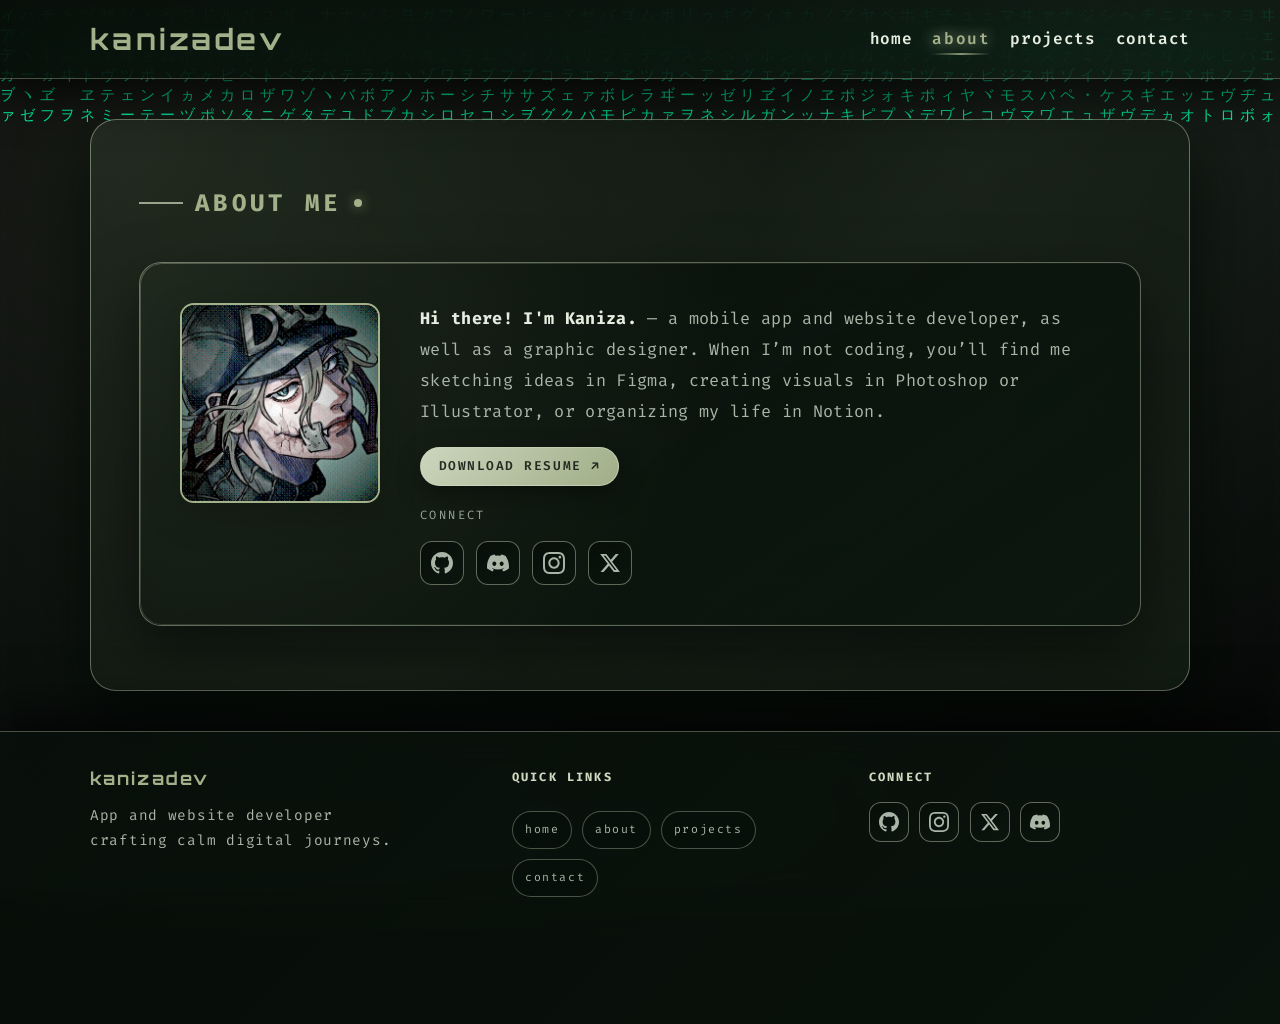
==== commit 4f51df3a: "modified:   about.html 	modified:   script.js 	modified:   style.css" ====
--- a/about.html
+++ b/about.html
@@ -38,27 +38,29 @@
                     <img src="profile.jpg" alt="Kaniza" />
                 </div>
                 <div class="about-text">
-                    <p class="about-lead"><strong>Hi there! I'm Kaniza.</strong> — a mobile app and website developer, as well as a graphic
-                    designer. When I’m not coding, you’ll find me sketching ideas in Figma, creating visuals in
-                    Photoshop or Illustrator, or organizing my life in Notion.</p>
+                    <p class="about-lead">
+                        <strong>Hi there! I'm Kaniza.</strong> — a mobile app and website developer, as well as a graphic
+                        designer. When I’m not coding, you’ll find me sketching ideas in Figma, creating visuals in
+                        Photoshop or Illustrator, or organizing my life in Notion.
+                    </p>
 
-                <div class="about-actions">
-                    <a class="btn-chip btn-resume" href="resume.pdf" target="_blank" rel="noopener noreferrer">download resume ↗</a>
-                    <span class="social-label">Connect</span>
-                    <div class="social-links">
-                        <a class="social-icon" href="https://github.com/kanizadev" target="_blank" rel="noopener noreferrer" aria-label="GitHub">
-                            <svg viewBox="0 0 24 24" fill="currentColor" aria-hidden="true"><path d="M12 0c-6.626 0-12 5.373-12 12 0 5.302 3.438 9.8 8.207 11.387.599.111.793-.261.793-.577v-2.234c-3.338.726-4.033-1.416-4.033-1.416-.546-1.387-1.333-1.756-1.333-1.756-1.089-.745.083-.729.083-.729 1.205.084 1.839 1.237 1.839 1.237 1.07 1.834 2.807 1.304 3.492.997.107-.775.418-1.305.762-1.604-2.665-.305-5.467-1.334-5.467-5.931 0-1.311.469-2.381 1.236-3.221-.124-.303-.535-1.524.117-3.176 0 0 1.008-.322 3.301 1.23.957-.266 1.983-.399 3.003-.404 1.02.005 2.047.138 3.006.404 2.291-1.552 3.297-1.23 3.297-1.23.653 1.653.242 2.874.118 3.176.77.84 1.235 1.911 1.235 3.221 0 4.609-2.807 5.624-5.479 5.921.43.372.823 1.102.823 2.222v3.293c0 .319.192.694.801.576 4.765-1.589 8.199-6.086 8.199-11.386 0-6.627-5.373-12-12-12z"/></svg>
-                        </a>
-                        <a class="social-icon" href="https://discord.com/users/948224120716402708" target="_blank" rel="noopener noreferrer" aria-label="Discord">
-                            <svg viewBox="0 0 24 24" fill="currentColor" aria-hidden="true"><path d="M20.317 4.37a19.791 19.791 0 0 0-4.885-1.515.074.074 0 0 0-.079.037c-.21.375-.444.864-.608 1.25a18.27 18.27 0 0 0-5.487 0 12.64 12.64 0 0 0-.617-1.25.077.077 0 0 0-.079-.037A19.736 19.736 0 0 0 3.677 4.37a.07.07 0 0 0-.032.027C.533 9.046-.32 13.58.099 18.057a.082.082 0 0 0 .031.057 19.9 19.9 0 0 0 5.993 3.03.078.078 0 0 0 .084-.028 14.09 14.09 0 0 0 1.226-1.994.076.076 0 0 0-.041-.106 13.107 13.107 0 0 1-1.872-.892.077.077 0 0 1-.008-.128 10.2 10.2 0 0 0 .372-.292.074.074 0 0 1 .077-.01c3.928 1.793 8.18 1.793 12.062 0a.074.074 0 0 1 .078.01c.12.098.246.198.373.292a.077.077 0 0 1-.006.127 12.299 12.299 0 0 1-1.873.892.077.077 0 0 0-.041.107c.36.698.772 1.362 1.225 1.993a.076.076 0 0 0 .084.028 19.839 19.839 0 0 0 6.002-3.03.077.077 0 0 0 .032-.054c.5-5.177-.838-9.674-3.549-13.66a.061.061 0 0 0-.031-.03zM8.02 15.33c-1.183 0-2.157-1.085-2.157-2.419 0-1.333.956-2.419 2.157-2.419 1.21 0 2.176 1.096 2.157 2.42 0 1.333-.956 2.418-2.157 2.418zm7.975 0c-1.183 0-2.157-1.085-2.157-2.419 0-1.333.955-2.419 2.157-2.419 1.21 0 2.176 1.096 2.157 2.42 0 1.333-.946 2.418-2.157 2.418z"/></svg>
-                        </a>
-                        <a class="social-icon" href="https://instagram.com/kanizadev" target="_blank" rel="noopener noreferrer" aria-label="Instagram">
-                            <svg viewBox="0 0 24 24" fill="currentColor" aria-hidden="true"><path d="M12 2.163c3.204 0 3.584.012 4.85.07 3.252.148 4.771 1.691 4.919 4.919.058 1.265.069 1.645.069 4.849 0 3.205-.012 3.584-.069 4.849-.149 3.225-1.664 4.771-4.919 4.919-1.266.058-1.644.07-4.85.07-3.204 0-3.584-.012-4.849-.07-3.26-.149-4.771-1.699-4.919-4.92-.058-1.265-.07-1.644-.07-4.849 0-3.204.013-3.583.07-4.849.149-3.227 1.664-4.771 4.919-4.919 1.266-.057 1.645-.069 4.849-.069zm0-2.163c-3.259 0-3.667.014-4.947.072-4.358.2-6.78 2.618-6.98 6.98-.059 1.281-.073 1.689-.073 4.948 0 3.259.014 3.668.072 4.948.2 4.358 2.618 6.78 6.98 6.98 1.281.058 1.689.072 4.948.072 3.259 0 3.668-.014 4.948-.072 4.354-.2 6.782-2.618 6.979-6.98.059-1.28.073-1.689.073-4.948 0-3.259-.014-3.667-.072-4.947-.196-4.354-2.617-6.78-6.979-6.98-1.281-.059-1.69-.073-4.949-.073zm0 5.838c-3.403 0-6.162 2.759-6.162 6.162s2.759 6.163 6.162 6.163 6.162-2.759 6.162-6.163c0-3.403-2.759-6.162-6.162-6.162zm0 10.162c-2.209 0-4-1.79-4-4 0-2.209 1.791-4 4-4s4 1.791 4 4c0 2.21-1.791 4-4 4zm6.406-11.845c-.796 0-1.441.645-1.441 1.44s.645 1.44 1.441 1.44c.795 0 1.439-.645 1.439-1.44s-.644-1.44-1.439-1.44z"/></svg>
-                        </a>
-                        <a class="social-icon" href="https://twitter.com/kanizadev" target="_blank" rel="noopener noreferrer" aria-label="X (Twitter)">
-                            <svg viewBox="0 0 24 24" fill="currentColor" aria-hidden="true"><path d="M18.244 2.25h3.308l-7.227 8.26 8.502 11.24H16.17l-5.214-6.817L4.99 21.75H1.68l7.73-8.835L1.254 2.25H8.08l4.713 6.231zm-1.161 17.52h1.833L7.084 4.126H5.117z"/></svg>
-                        </a>
-                    </div>
+                    <div class="about-actions">
+                        <a class="btn-chip btn-resume" href="resume.pdf" target="_blank" rel="noopener noreferrer">download resume ↗</a>
+                        <span class="social-label">Connect</span>
+                        <div class="social-links">
+                            <a class="social-icon" href="https://github.com/kanizadev" target="_blank" rel="noopener noreferrer" aria-label="GitHub">
+                                <svg viewBox="0 0 24 24" fill="currentColor" aria-hidden="true"><path d="M12 0c-6.626 0-12 5.373-12 12 0 5.302 3.438 9.8 8.207 11.387.599.111.793-.261.793-.577v-2.234c-3.338.726-4.033-1.416-4.033-1.416-.546-1.387-1.333-1.756-1.333-1.756-1.089-.745.083-.729.083-.729 1.205.084 1.839 1.237 1.839 1.237 1.07 1.834 2.807 1.304 3.492.997.107-.775.418-1.305.762-1.604-2.665-.305-5.467-1.334-5.467-5.931 0-1.311.469-2.381 1.236-3.221-.124-.303-.535-1.524.117-3.176 0 0 1.008-.322 3.301 1.23.957-.266 1.983-.399 3.003-.404 1.02.005 2.047.138 3.006.404 2.291-1.552 3.297-1.23 3.297-1.23.653 1.653.242 2.874.118 3.176.77.84 1.235 1.911 1.235 3.221 0 4.609-2.807 5.624-5.479 5.921.43.372.823 1.102.823 2.222v3.293c0 .319.192.694.801.576 4.765-1.589 8.199-6.086 8.199-11.386 0-6.627-5.373-12-12-12z"/></svg>
+                            </a>
+                            <a class="social-icon" href="https://discord.com/users/948224120716402708" target="_blank" rel="noopener noreferrer" aria-label="Discord">
+                                <svg viewBox="0 0 24 24" fill="currentColor" aria-hidden="true"><path d="M20.317 4.37a19.791 19.791 0 0 0-4.885-1.515.074.074 0 0 0-.079.037c-.21.375-.444.864-.608 1.25a18.27 18.27 0 0 0-5.487 0 12.64 12.64 0 0 0-.617-1.25.077.077 0 0 0-.079-.037A19.736 19.736 0 0 0 3.677 4.37a.07.07 0 0 0-.032.027C.533 9.046-.32 13.58.099 18.057a.082.082 0 0 0 .031.057 19.9 19.9 0 0 0 5.993 3.03.078.078 0 0 0 .084-.028 14.09 14.09 0 0 0 1.226-1.994.076.076 0 0 0-.041-.106 13.107 13.107 0 0 1-1.872-.892.077.077 0 0 1-.008-.128 10.2 10.2 0 0 0 .372-.292.074.074 0 0 1 .077-.01c3.928 1.793 8.18 1.793 12.062 0a.074.074 0 0 1 .078.01c.12.098.246.198.373.292a.077.077 0 0 1-.006.127 12.299 12.299 0 0 1-1.873.892.077.077 0 0 0-.041.107c.36.698.772 1.362 1.225 1.993a.076.076 0 0 0 .084.028 19.839 19.839 0 0 0 6.002-3.03.077.077 0 0 0 .032-.054c.5-5.177-.838-9.674-3.549-13.66a.061.061 0 0 0-.031-.03zM8.02 15.33c-1.183 0-2.157-1.085-2.157-2.419 0-1.333.956-2.419 2.157-2.419 1.21 0 2.176 1.096 2.157 2.42 0 1.333-.956 2.418-2.157 2.418zm7.975 0c-1.183 0-2.157-1.085-2.157-2.419 0-1.333.955-2.419 2.157-2.419 1.21 0 2.176 1.096 2.157 2.42 0 1.333-.946 2.418-2.157 2.418z"/></svg>
+                            </a>
+                            <a class="social-icon" href="https://instagram.com/kanizadev" target="_blank" rel="noopener noreferrer" aria-label="Instagram">
+                                <svg viewBox="0 0 24 24" fill="currentColor" aria-hidden="true"><path d="M12 2.163c3.204 0 3.584.012 4.85.07 3.252.148 4.771 1.691 4.919 4.919.058 1.265.069 1.645.069 4.849 0 3.205-.012 3.584-.069 4.849-.149 3.225-1.664 4.771-4.919 4.919-1.266.058-1.644.07-4.85.07-3.204 0-3.584-.012-4.849-.07-3.26-.149-4.771-1.699-4.919-4.92-.058-1.265-.07-1.644-.07-4.849 0-3.204.013-3.583.07-4.849.149-3.227 1.664-4.771 4.919-4.919 1.266-.057 1.645-.069 4.849-.069zm0-2.163c-3.259 0-3.667.014-4.947.072-4.358.2-6.78 2.618-6.98 6.98-.059 1.281-.073 1.689-.073 4.948 0 3.259.014 3.668.072 4.948.2 4.358 2.618 6.78 6.98 6.98 1.281.058 1.689.072 4.948.072 3.259 0 3.668-.014 4.948-.072 4.354-.2 6.782-2.618 6.979-6.98.059-1.28.073-1.689.073-4.948 0-3.259-.014-3.667-.072-4.947-.196-4.354-2.617-6.78-6.979-6.98-1.281-.059-1.69-.073-4.949-.073zm0 5.838c-3.403 0-6.162 2.759-6.162 6.162s2.759 6.163 6.162 6.163 6.162-2.759 6.162-6.163c0-3.403-2.759-6.162-6.162-6.162zm0 10.162c-2.209 0-4-1.79-4-4 0-2.209 1.791-4 4-4s4 1.791 4 4c0 2.21-1.791 4-4 4zm6.406-11.845c-.796 0-1.441.645-1.441 1.44s.645 1.44 1.441 1.44c.795 0 1.439-.645 1.439-1.44s-.644-1.44-1.439-1.44z"/></svg>
+                            </a>
+                            <a class="social-icon" href="https://twitter.com/kanizadev" target="_blank" rel="noopener noreferrer" aria-label="X (Twitter)">
+                                <svg viewBox="0 0 24 24" fill="currentColor" aria-hidden="true"><path d="M18.244 2.25h3.308l-7.227 8.26 8.502 11.24H16.17l-5.214-6.817L4.99 21.75H1.68l7.73-8.835L1.254 2.25H8.08l4.713 6.231zm-1.161 17.52h1.833L7.084 4.126H5.117z"/></svg>
+                            </a>
+                        </div>
                     </div>
                 </div>
             </div>
--- a/style.css
+++ b/style.css
@@ -11,7 +11,9 @@
     --card: rgba(10, 18, 12, 0.32);
     --shadow: 0 26px 70px rgba(2, 8, 4, 0.85);
     --section-padding: clamp(1.5rem, 5vw, 4.5rem);
-    --section-padding-x: clamp(1rem, 4vw, 3rem);
+    --section-padding-x: clamp(1.25rem, 4vw, 3rem);
+    --gutter-left: max(var(--section-padding-x), env(safe-area-inset-left));
+    --gutter-right: max(var(--section-padding-x), env(safe-area-inset-right));
     --touch-min: 44px;
 }
 
@@ -85,7 +87,7 @@
 /* Header & Nav */
 header {
     background: linear-gradient(120deg, rgba(6, 13, 8, 0.8), rgba(14, 24, 17, 0.55));
-    padding: max(1rem, env(safe-area-inset-top)) max(var(--section-padding-x), env(safe-area-inset-right)) max(1rem, env(safe-area-inset-bottom)) max(var(--section-padding-x), env(safe-area-inset-left));
+    padding: max(1rem, env(safe-area-inset-top)) var(--gutter-right) max(1rem, env(safe-area-inset-bottom)) var(--gutter-left);
     position: sticky;
     top: 0;
     z-index: 999;
@@ -193,7 +195,10 @@
 
 /* Sections */
 section {
-    padding: var(--section-padding) var(--section-padding-x);
+    padding-top: var(--section-padding);
+    padding-bottom: var(--section-padding);
+    padding-left: var(--gutter-left);
+    padding-right: var(--gutter-right);
     max-width: 1100px;
     margin-left: auto;
     margin-right: auto;
@@ -210,7 +215,10 @@
     border: 1px solid rgba(203, 213, 186, 0.45);
     box-shadow: var(--shadow);
     backdrop-filter: blur(26px) saturate(150%);
-    padding: var(--section-padding) var(--section-padding-x);
+    padding-top: var(--section-padding);
+    padding-bottom: var(--section-padding);
+    padding-left: var(--gutter-left);
+    padding-right: var(--gutter-right);
     overflow: hidden;
     animation: fadeUp 0.9s ease both;
 }
@@ -225,6 +233,7 @@
 }
 
 .intro {
+    position: relative;
     text-align: center;
     margin-top: 2rem;
     max-width: 620px;
@@ -322,6 +331,7 @@
 
 /* About */
 #about .about-card {
+    position: relative;
     background:
         radial-gradient(circle at top left, rgba(163, 177, 138, 0.14), transparent 55%) border-box,
         linear-gradient(145deg, rgba(6, 14, 9, 0.78), rgba(12, 22, 15, 0.95)) padding-box;
@@ -617,6 +627,7 @@
 
 /* Contact */
 .contact-card {
+    position: relative;
     background:
         radial-gradient(circle at top left, rgba(163, 177, 138, 0.14), transparent 55%) border-box,
         linear-gradient(145deg, rgba(6, 14, 9, 0.78), rgba(12, 22, 15, 0.95)) padding-box;
@@ -865,7 +876,7 @@
 /* Footer */
 footer {
     text-align: left;
-    padding: clamp(1.25rem, 4vw, 2rem) var(--section-padding-x);
+    padding: clamp(1.25rem, 4vw, 2rem) var(--gutter-right) clamp(1.25rem, 4vw, 2rem) var(--gutter-left);
     padding-bottom: max(clamp(1.25rem, 4vw, 2rem), env(safe-area-inset-bottom));
     background: linear-gradient(135deg, rgba(8, 15, 10, 0.78), rgba(10, 20, 13, 0.9));
     border-top: 1px solid rgba(203, 213, 186, 0.32);
@@ -912,22 +923,41 @@
     color: var(--text-muted);
 }
 
+.site-footer .footer-links {
+    display: flex;
+    flex-wrap: wrap;
+    gap: 0.6rem;
+    align-items: center;
+}
+
+.site-footer .footer-links h4 {
+    flex: 0 0 100%;
+}
+
 .site-footer .footer-links a {
     display: inline-flex;
     align-items: center;
     width: fit-content;
     color: var(--text-muted);
     text-decoration: none;
-    padding: 0.3rem 0;
-    letter-spacing: 0.06em;
+    padding: 0.4rem 0.75rem;
+    min-height: 38px;
+    border-radius: 999px;
+    border: 1px solid rgba(203, 213, 186, 0.35);
+    background: rgba(6, 14, 9, 0.45);
+    letter-spacing: 0.14em;
     text-transform: lowercase;
-    transition: color 0.25s ease, transform 0.25s ease;
+    font-size: 0.72rem;
+    transition: color 0.25s ease, transform 0.25s ease, border-color 0.25s ease, box-shadow 0.25s ease, background 0.25s ease;
+    -webkit-tap-highlight-color: transparent;
 }
 
 .site-footer .footer-links a:hover,
 .site-footer .footer-links a:focus-visible {
     color: var(--accent);
-    transform: translateX(2px);
+    border-color: var(--accent);
+    transform: translateY(-2px);
+    box-shadow: 0 12px 30px rgba(163, 177, 138, 0.18);
     outline: none;
 }
 
@@ -1038,6 +1068,10 @@
     form:hover {
         transform: none;
     }
+
+    .site-footer .footer-links a {
+        min-height: var(--touch-min);
+    }
 }
 
 /* Subtle 3D hover on hero and cards */
@@ -1219,6 +1253,19 @@
 @media (max-width: 768px) {
     .site-footer .footer-inner {
         grid-template-columns: 1fr;
+        justify-items: center;
+    }
+
+    .site-footer {
+        text-align: center;
+    }
+
+    .site-footer .footer-links {
+        justify-content: center;
+    }
+
+    .site-footer .footer-social .social-links {
+        justify-content: center;
     }
 
     .site-footer .footer-bottom {
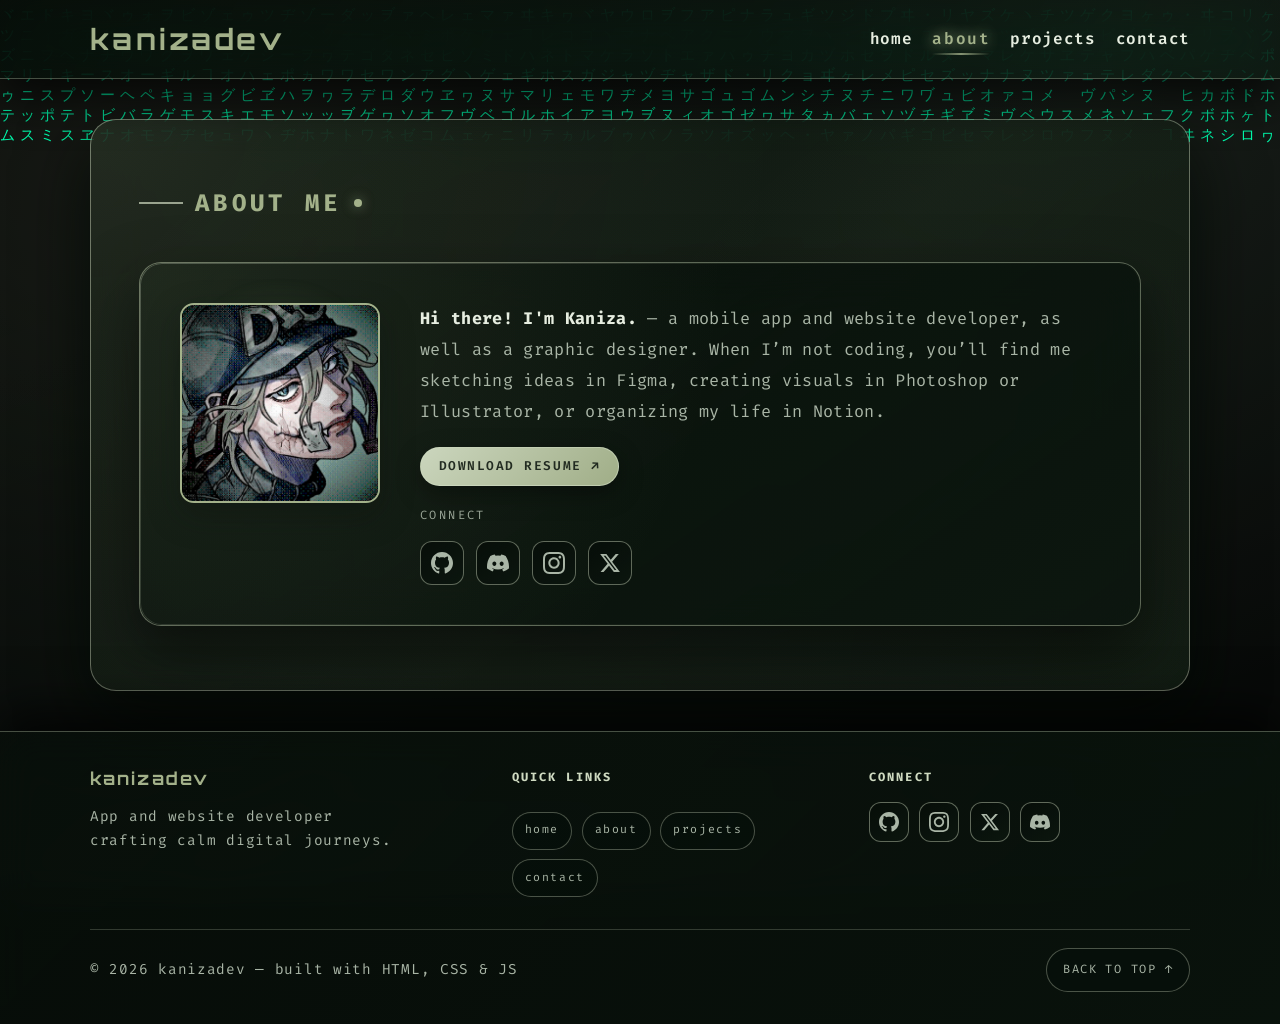
==== commit e8b5ec14: "Upgrade portfolio with enhanced styling and functionality - Improved responsive design and user expe" ====
--- a/about.html
+++ b/about.html
@@ -5,22 +5,25 @@
     <meta charset="UTF-8" />
     <meta name="viewport" content="width=device-width, initial-scale=1.0, viewport-fit=cover" />
     <meta name="theme-color" content="#050806" />
+    <meta name="description" content="About Kaniza — mobile app & website developer and graphic designer. Flutter, web, and calm UI craft." />
     <title>About – Kaniza</title>
 
+    <link rel="preconnect" href="https://fonts.googleapis.com" />
+    <link rel="preconnect" href="https://fonts.gstatic.com" crossorigin />
     <link href="https://fonts.googleapis.com/css2?family=Fira+Code:wght@400;600&family=Orbitron:wght@500&display=swap"
         rel="stylesheet">
     <link rel="stylesheet" href="style.css" />
-    <script src="https://cdn.emailjs.com/dist/email.min.js"></script>
 </head>
 
 <body>
     <canvas id="matrix"></canvas>
     <div class="cursor-dot"></div>
+    <a class="skip-link" href="#main">Skip to content</a>
 
     <header>
         <nav>
             <h1>kanizadev</h1>
-            <button type="button" class="hamburger" id="hamburger" aria-label="Open menu" aria-expanded="false">&#9776;</button>
+            <button type="button" class="hamburger" id="hamburger" aria-label="Open menu" aria-expanded="false" aria-controls="navLinks">&#9776;</button>
             <ul id="navLinks">
                 <li><a href="index.html">home</a></li>
                 <li><a href="about.html" class="active">about</a></li>
@@ -30,14 +33,15 @@
         </nav>
     </header>
 
-    <section id="about">
-        <h2>about me</h2>
-        <div class="about-card">
-            <div class="about-content">
-                <div class="about-photo">
-                    <img src="profile.jpg" alt="Kaniza" />
-                </div>
-                <div class="about-text">
+    <main id="main">
+        <section id="about">
+            <h2>about me</h2>
+            <div class="about-card">
+                <div class="about-content">
+                    <div class="about-photo">
+                        <img src="profile.jpg" alt="Kaniza" />
+                    </div>
+                    <div class="about-text">
                     <p class="about-lead">
                         <strong>Hi there! I'm Kaniza.</strong> — a mobile app and website developer, as well as a graphic
                         designer. When I’m not coding, you’ll find me sketching ideas in Figma, creating visuals in
@@ -62,10 +66,11 @@
                             </a>
                         </div>
                     </div>
+                    </div>
                 </div>
             </div>
-        </div>
-    </section>
+        </section>
+    </main>
 
     <footer class="site-footer">
         <div class="footer-inner">
--- a/style.css
+++ b/style.css
@@ -49,6 +49,32 @@
     word-wrap: break-word;
 }
 
+img,
+svg,
+video {
+    max-width: 100%;
+    height: auto;
+}
+
+.skip-link {
+    position: absolute;
+    left: 12px;
+    top: 12px;
+    padding: 0.65rem 1rem;
+    background: rgba(6, 14, 9, 0.92);
+    border: 1px solid rgba(203, 213, 186, 0.45);
+    color: var(--accent-alt);
+    border-radius: 999px;
+    text-decoration: none;
+    transform: translateY(-150%);
+    transition: transform 200ms ease;
+    z-index: 2000;
+}
+
+.skip-link:focus {
+    transform: translateY(0);
+}
+
 a {
     color: inherit;
 }
@@ -351,9 +377,37 @@
 
 .about-photo {
     flex-shrink: 0;
+    position: relative;
+    perspective: 900px;
+    --rx: 0deg;
+    --ry: 0deg;
+    --mx: 50%;
+    --my: 40%;
+    transform: rotateX(var(--rx)) rotateY(var(--ry));
+    transition: transform 260ms cubic-bezier(0.2, 0.8, 0.2, 1);
+    will-change: transform;
+}
+
+.about-photo::before {
+    content: "";
+    position: absolute;
+    inset: -18px;
+    background:
+        radial-gradient(circle at var(--mx) var(--my), rgba(163, 177, 138, 0.22), transparent 55%);
+    filter: blur(10px);
+    opacity: 0.75;
+    pointer-events: none;
+    z-index: 0;
+    transition: opacity 250ms ease;
+}
+
+.about-photo:hover::before {
+    opacity: 1;
 }
 
 .about-photo img {
+    position: relative;
+    z-index: 1;
     width: 200px;
     height: 200px;
     object-fit: cover;
@@ -362,11 +416,26 @@
     box-shadow: 0 12px 32px rgba(12, 20, 15, 0.4);
     background: rgba(0, 0, 0, 0.12);
     transition: transform 0.4s ease, box-shadow 0.4s ease;
+    transform: translateZ(0);
+    animation: floaty 6.5s ease-in-out infinite;
+    will-change: transform;
 }
 
 .about-photo img:hover {
-    transform: translateY(-4px) scale(1.02);
+    animation-play-state: paused;
+    transform: translateY(-8px) scale(1.03);
     box-shadow: 0 16px 40px rgba(163, 177, 138, 0.3);
+}
+
+@keyframes floaty {
+    0%,
+    100% {
+        transform: translateY(0) rotateZ(-0.35deg);
+    }
+
+    50% {
+        transform: translateY(-12px) rotateZ(0.55deg);
+    }
 }
 
 .about-text {
@@ -1024,10 +1093,11 @@
     position: fixed;
     top: 0;
     left: 0;
-    width: 100vw;
-    height: 100vh;
+    width: 100%;
+    height: 100%;
     z-index: -1;
     pointer-events: none;
+    display: block;
 }
 
 /* Custom cursor */
@@ -1072,6 +1142,10 @@
     .site-footer .footer-links a {
         min-height: var(--touch-min);
     }
+
+    .about-photo {
+        transform: none !important;
+    }
 }
 
 /* Subtle 3D hover on hero and cards */
@@ -1277,3 +1351,32 @@
         max-width: none;
     }
 }
+
+/* Responsive: tablets (avoid cramped 3-column footer) */
+@media (max-width: 1024px) and (min-width: 769px) {
+    .site-footer .footer-inner {
+        grid-template-columns: 1fr 1fr;
+    }
+
+    .site-footer .footer-social {
+        grid-column: 1 / -1;
+    }
+}
+
+/* Responsive: very small phones */
+@media (max-width: 360px) {
+    nav h1 {
+        font-size: 1.15rem;
+        letter-spacing: 0.06em;
+    }
+
+    .btn-chip {
+        padding: 0.55rem 0.9rem;
+        font-size: 0.72rem;
+    }
+
+    .site-footer .back-to-top {
+        padding: 0.45rem 0.85rem;
+        font-size: 0.7rem;
+    }
+}
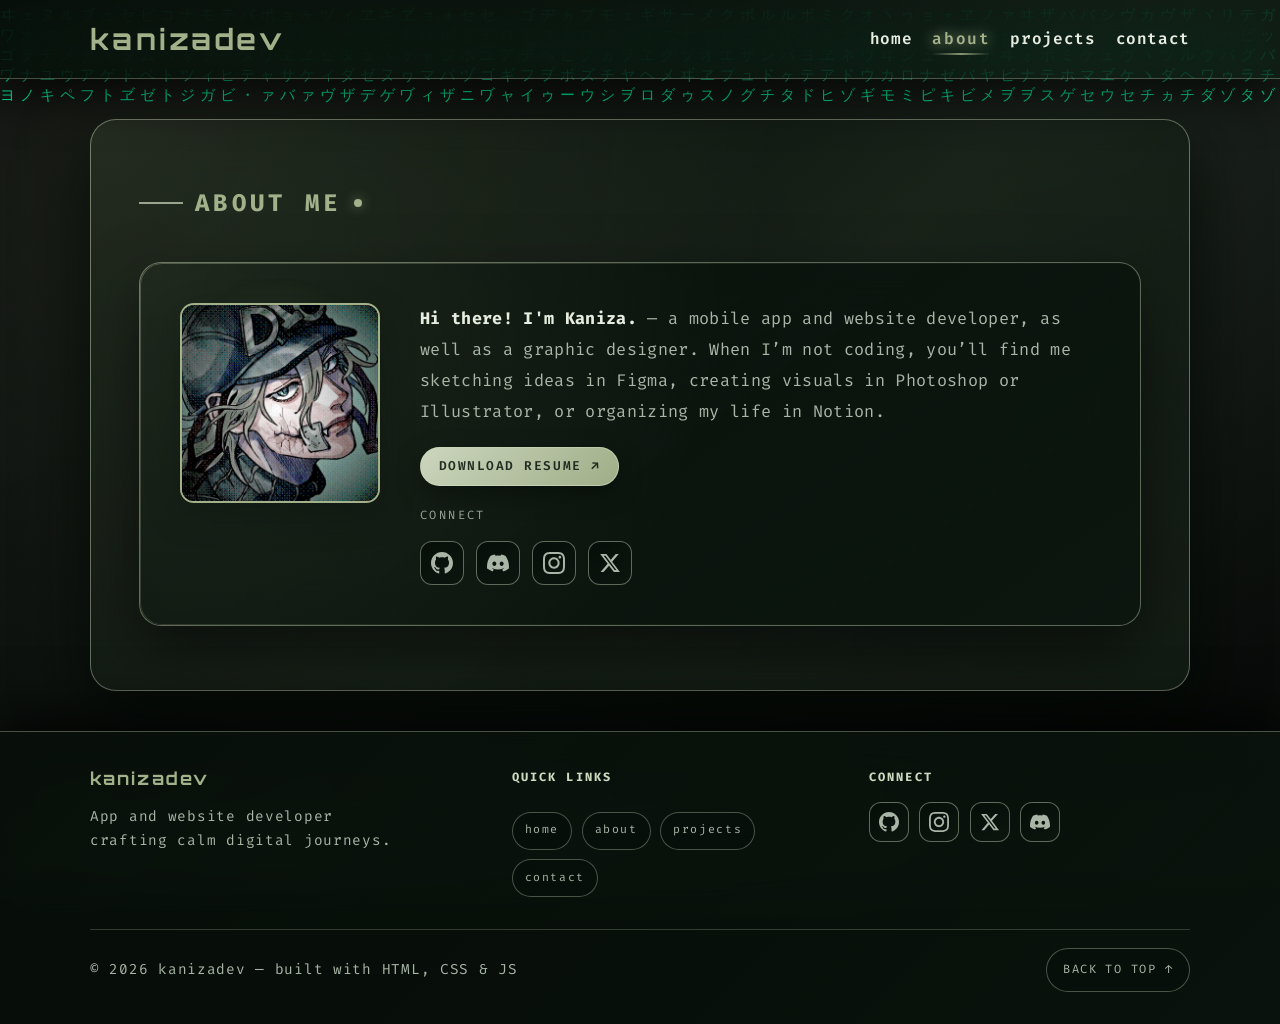
==== commit ce291d97: "Upgrade portfolio styling and content - Refresh about page with updated information - Improve CSS st" ====
--- a/about.html
+++ b/about.html
@@ -42,16 +42,16 @@
                         <img src="profile.jpg" alt="Kaniza" />
                     </div>
                     <div class="about-text">
-                    <p class="about-lead">
-                        <strong>Hi there! I'm Kaniza.</strong> — a mobile app and website developer, as well as a graphic
-                        designer. When I’m not coding, you’ll find me sketching ideas in Figma, creating visuals in
-                        Photoshop or Illustrator, or organizing my life in Notion.
-                    </p>
+                        <p class="about-lead">
+                            <strong>Hi there! I'm Kaniza.</strong> — a mobile app and website developer, as well as a graphic
+                            designer. When I’m not coding, you’ll find me sketching ideas in Figma, creating visuals in
+                            Photoshop or Illustrator, or organizing my life in Notion.
+                        </p>
 
-                    <div class="about-actions">
-                        <a class="btn-chip btn-resume" href="resume.pdf" target="_blank" rel="noopener noreferrer">download resume ↗</a>
-                        <span class="social-label">Connect</span>
-                        <div class="social-links">
+                        <div class="about-actions">
+                            <a class="btn-chip btn-resume" href="resume.pdf" target="_blank" rel="noopener noreferrer">download resume ↗</a>
+                            <span class="social-label">Connect</span>
+                            <div class="social-links">
                             <a class="social-icon" href="https://github.com/kanizadev" target="_blank" rel="noopener noreferrer" aria-label="GitHub">
                                 <svg viewBox="0 0 24 24" fill="currentColor" aria-hidden="true"><path d="M12 0c-6.626 0-12 5.373-12 12 0 5.302 3.438 9.8 8.207 11.387.599.111.793-.261.793-.577v-2.234c-3.338.726-4.033-1.416-4.033-1.416-.546-1.387-1.333-1.756-1.333-1.756-1.089-.745.083-.729.083-.729 1.205.084 1.839 1.237 1.839 1.237 1.07 1.834 2.807 1.304 3.492.997.107-.775.418-1.305.762-1.604-2.665-.305-5.467-1.334-5.467-5.931 0-1.311.469-2.381 1.236-3.221-.124-.303-.535-1.524.117-3.176 0 0 1.008-.322 3.301 1.23.957-.266 1.983-.399 3.003-.404 1.02.005 2.047.138 3.006.404 2.291-1.552 3.297-1.23 3.297-1.23.653 1.653.242 2.874.118 3.176.77.84 1.235 1.911 1.235 3.221 0 4.609-2.807 5.624-5.479 5.921.43.372.823 1.102.823 2.222v3.293c0 .319.192.694.801.576 4.765-1.589 8.199-6.086 8.199-11.386 0-6.627-5.373-12-12-12z"/></svg>
                             </a>
--- a/style.css
+++ b/style.css
@@ -1165,7 +1165,7 @@
 /* Responsive: tablet and below */
 @media (max-width: 768px) {
     nav ul {
-        display: none;
+        display: flex;
         flex-direction: column;
         background: var(--bg-alt);
         position: absolute;
@@ -1174,10 +1174,33 @@
         width: 100%;
         padding: 0.5rem 0;
         box-shadow: 0 12px 32px rgba(0, 0, 0, 0.5);
+        z-index: 1000;
+        overflow: hidden;
+        max-height: 0;
+        opacity: 0;
+        visibility: hidden;
+        pointer-events: none;
+        transform: translateY(-8px);
+        border-top: 1px solid rgba(203, 213, 186, 0.18);
+        backdrop-filter: blur(16px) saturate(150%);
+        transition:
+            max-height 280ms cubic-bezier(0.2, 0.8, 0.2, 1),
+            opacity 200ms ease,
+            transform 280ms cubic-bezier(0.2, 0.8, 0.2, 1),
+            visibility 0s linear 280ms;
     }
 
     nav ul.show {
-        display: flex;
+        max-height: 420px;
+        opacity: 1;
+        visibility: visible;
+        pointer-events: auto;
+        transform: translateY(0);
+        transition:
+            max-height 320ms cubic-bezier(0.2, 0.8, 0.2, 1),
+            opacity 220ms ease,
+            transform 320ms cubic-bezier(0.2, 0.8, 0.2, 1),
+            visibility 0s linear 0s;
     }
 
     nav ul li {
